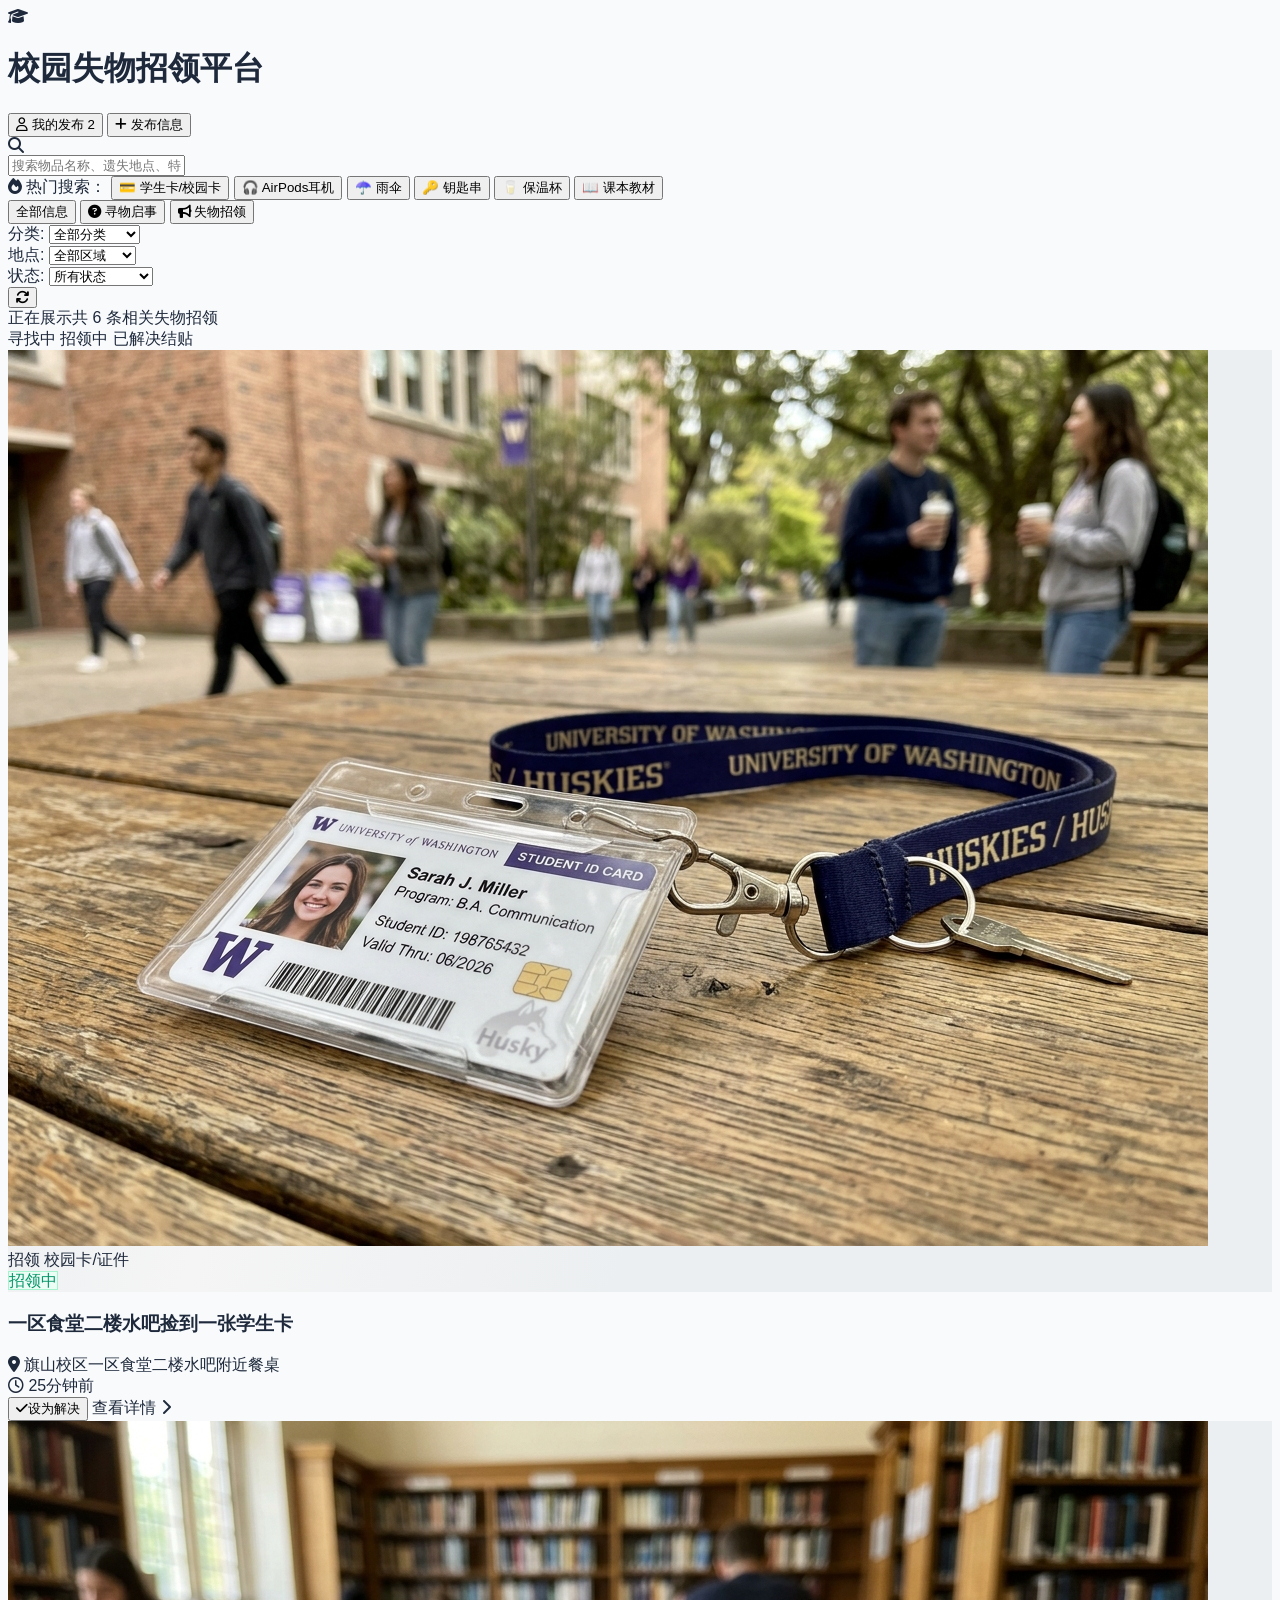
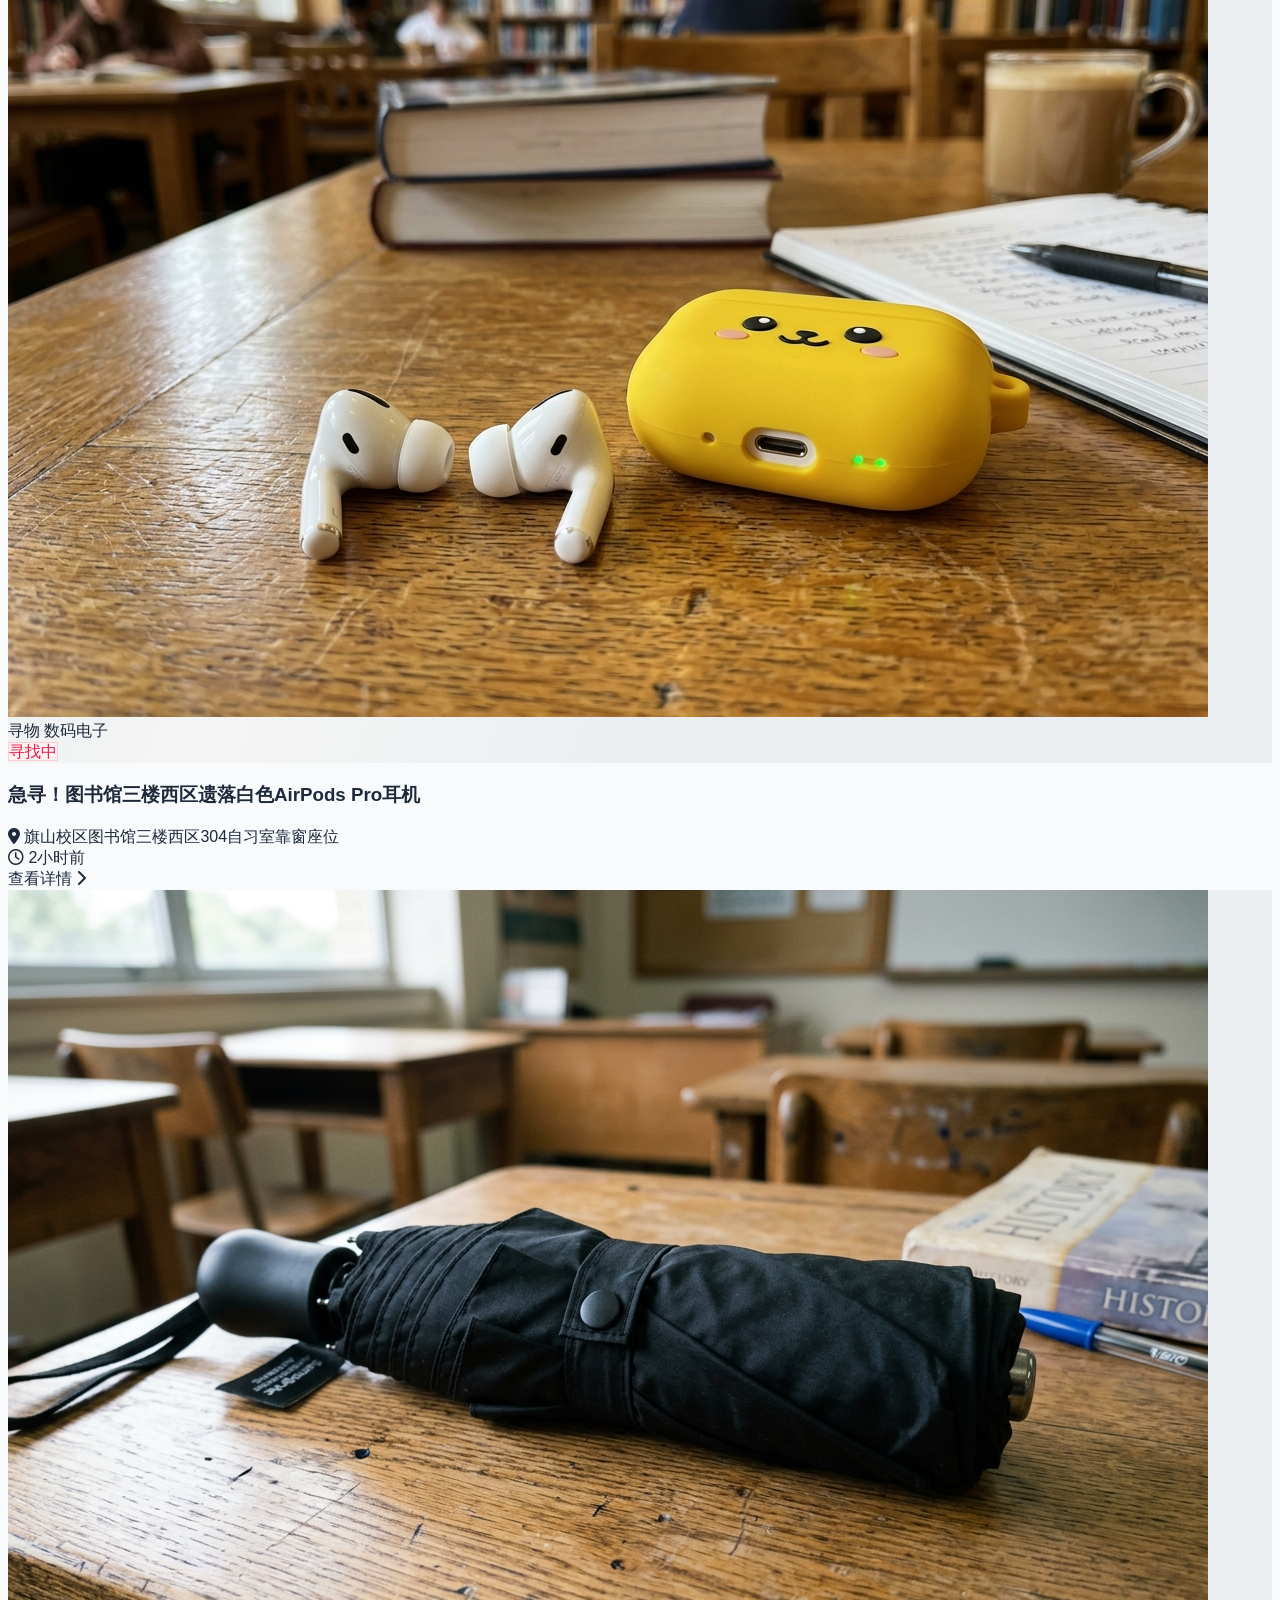
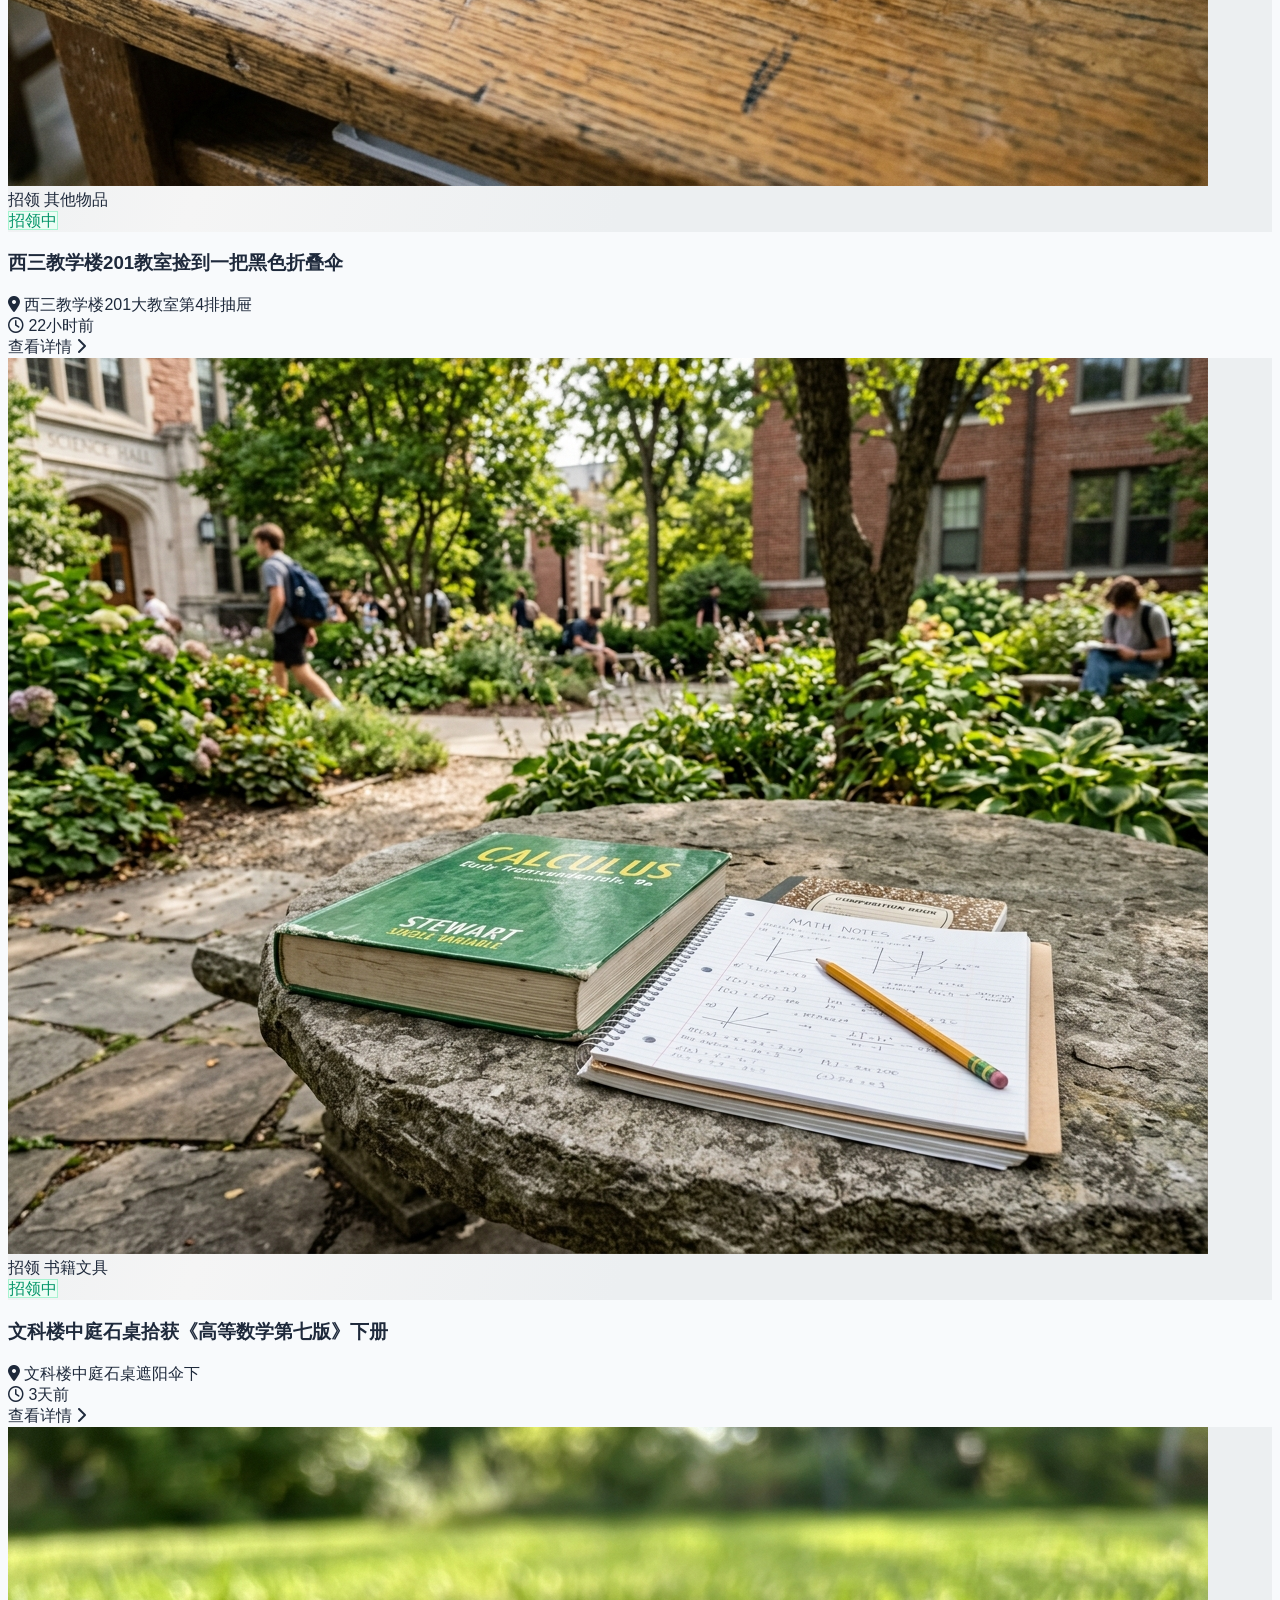
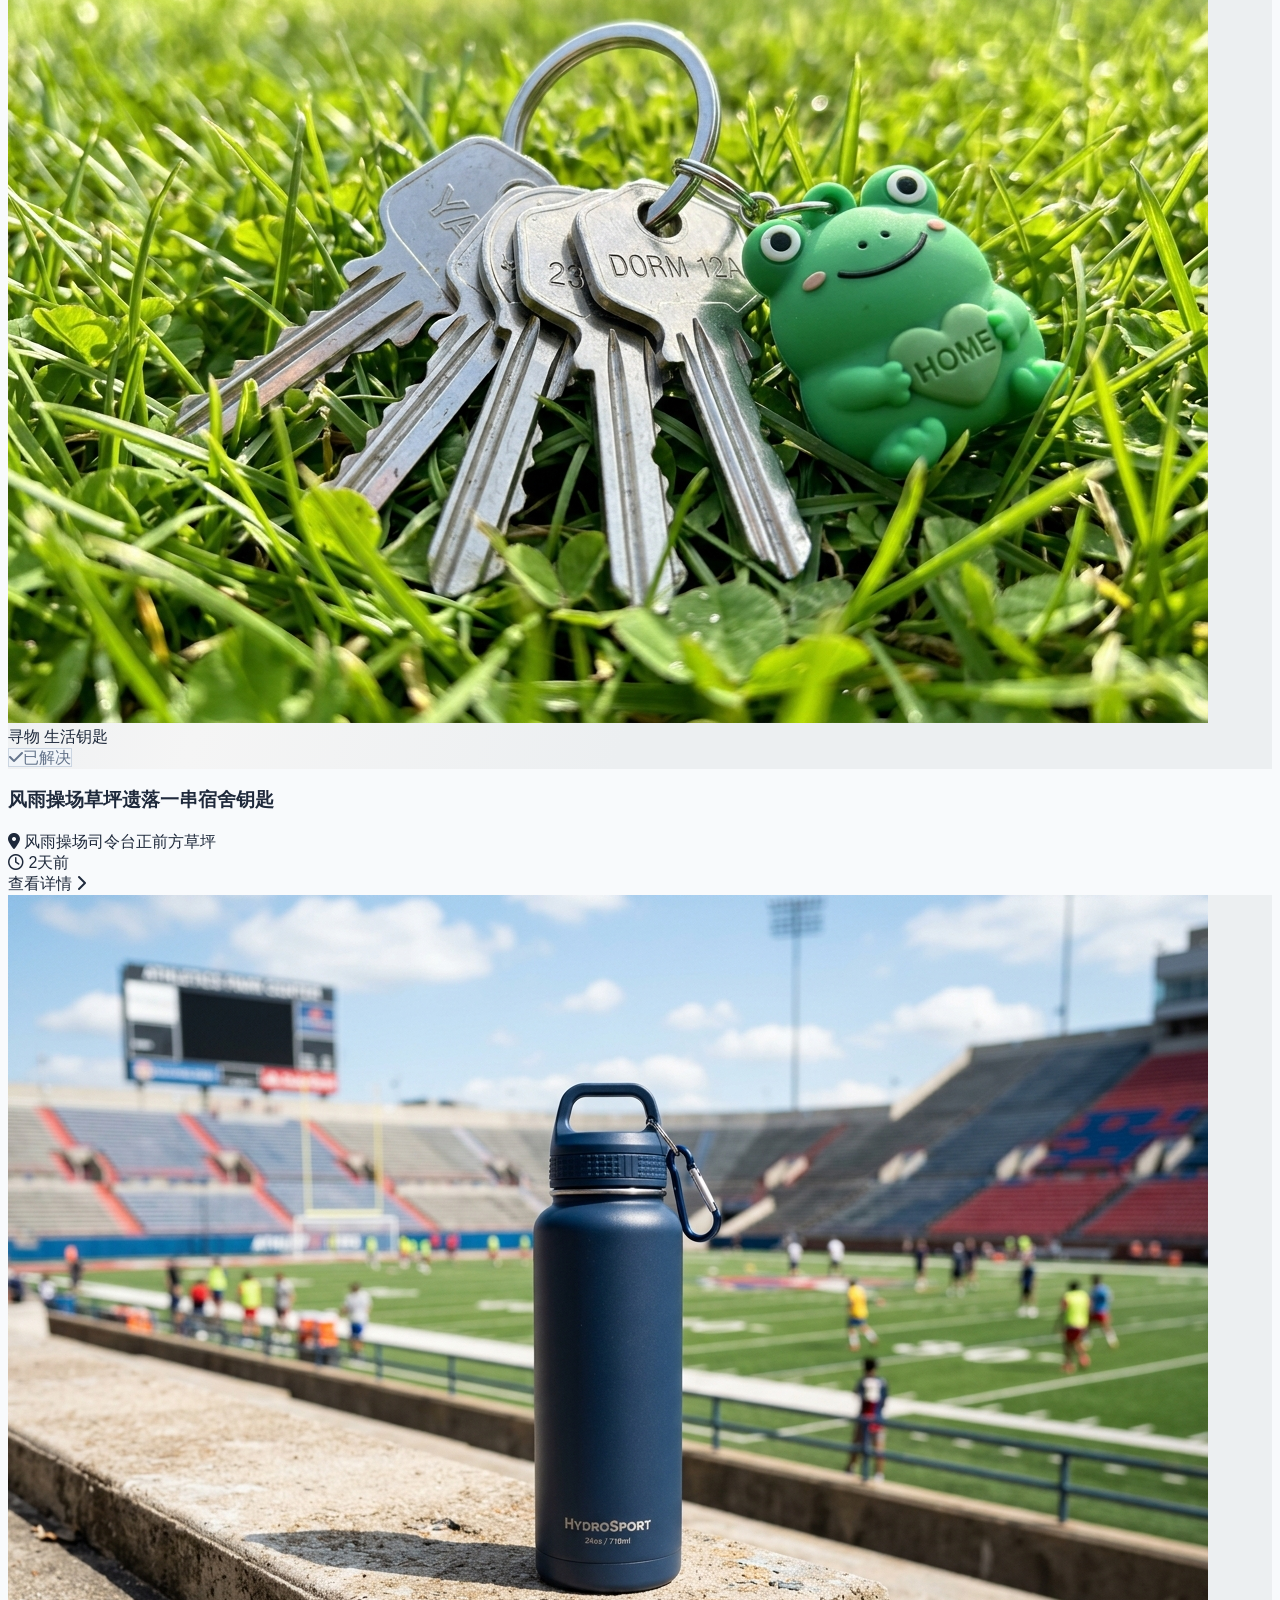
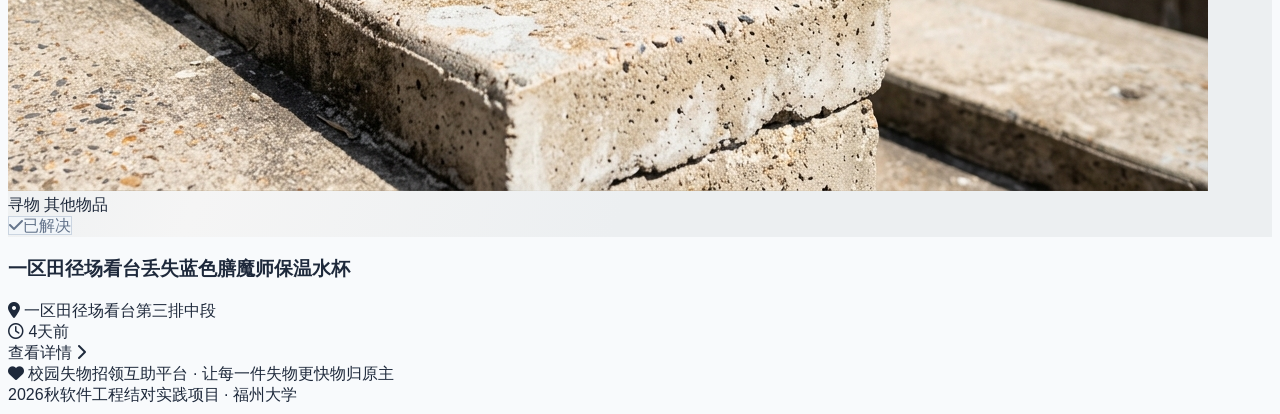
==== index.html @ 8a3fe6d1 "fix: enforce 90-day date bounds and strict WeChat ID validation (reject spaces and invalid formats)" ====
<!DOCTYPE html>
<html lang="zh-CN">
<head>
  <meta charset="UTF-8">
  <meta name="viewport" content="width=device-width, initial-scale=1.0">
  <title>校园失物招领平台 - 福州大学</title>
  <!-- 网站 Favicon 图标 -->
  <link rel="icon" type="image/svg+xml" href="assets/favicon.svg">
  <link rel="alternate icon" type="image/svg+xml" href="data:image/svg+xml,%3Csvg%20xmlns%3D%22http%3A%2F%2Fwww.w3.org%2F2000%2Fsvg%22%20viewBox%3D%220%200%2064%2064%22%3E%3Cdefs%3E%3ClinearGradient%20id%3D%22brandGrad%22%20x1%3D%220%25%22%20y1%3D%22100%25%22%20x2%3D%22100%25%22%20y2%3D%220%25%22%3E%3Cstop%20offset%3D%220%25%22%20stop-color%3D%22%23059669%22%2F%3E%3Cstop%20offset%3D%22100%25%22%20stop-color%3D%22%2314b8a6%22%2F%3E%3C%2FlinearGradient%3E%3C%2Fdefs%3E%3Crect%20width%3D%2264%22%20height%3D%2264%22%20rx%3D%2216%22%20fill%3D%22url(%23brandGrad)%22%2F%3E%3Cpath%20d%3D%22M32%2014%20L56%2026%20L32%2038%20L8%2026%20Z%22%20fill%3D%22%23ffffff%22%2F%3E%3Cpath%20d%3D%22M19%2032.5%20V42%20C19%2047.5%2045%2047.5%2045%2042%20V32.5%20C41.2%2035.2%2036.8%2036.5%2032%2036.5%20C27.2%2036.5%2022.8%2035.2%2019%2032.5%20Z%22%20fill%3D%22%23ffffff%22%20fill-opacity%3D%220.95%22%2F%3E%3Cellipse%20cx%3D%2232%22%20cy%3D%2226%22%20rx%3D%222.5%22%20ry%3D%221.8%22%20fill%3D%22%23059669%22%2F%3E%3Cpath%20d%3D%22M49%2029.5%20V43%22%20stroke%3D%22%23ffffff%22%20stroke-width%3D%222%22%20stroke-linecap%3D%22round%22%2F%3E%3Cpolygon%20points%3D%2246.5%2C43%2051.5%2C43%2052%2C48.5%2046%2C48.5%22%20fill%3D%22%23ffffff%22%2F%3E%3C%2Fsvg%3E">
  <!-- 引入现代 UI 样式支持 -->
  <script src="https://cdn.tailwindcss.com"></script>
  <link rel="stylesheet" href="https://cdnjs.cloudflare.com/ajax/libs/font-awesome/6.4.0/css/all.min.css">
  <link rel="stylesheet" href="css/style.css">
</head>
<body class="bg-slate-50 text-slate-800 flex flex-col min-h-screen">

  <!-- 顶部全局导航栏 -->
  <header class="bg-white border-b border-slate-200 sticky top-0 z-40 shadow-sm">
    <div class="max-w-6xl mx-auto px-4 h-16 flex items-center justify-between">
      <!-- 品牌 Logo 与标题 -->
      <div class="flex items-center gap-3 cursor-pointer" onclick="App.resetFilters()">
        <div class="w-10 h-10 rounded-xl bg-gradient-to-tr from-emerald-600 to-teal-500 flex items-center justify-center text-white shadow-md shadow-emerald-200">
          <i class="fa-solid fa-graduation-cap text-lg"></i>
        </div>
        <div>
          <h1 class="font-bold text-base md:text-lg text-slate-800 tracking-tight flex items-center gap-2">
            校园失物招领平台
            <span class="hidden sm:inline-block text-[11px] font-normal px-2 py-0.5 rounded-full bg-emerald-50 text-emerald-700 border border-emerald-200">福州大学校内专用</span>
          </h1>
          <p class="text-[11px] text-slate-400 hidden sm:block">让每一件失物更快物归原主 · 福州大学校园互助平台</p>
        </div>
      </div>

      <!-- 右侧操作区 -->
      <div class="flex items-center gap-2.5">
        <!-- 我的发布入口按钮 -->
        <button onclick="App.openMyPostsModal()" class="px-3 py-2 text-xs font-medium text-slate-700 hover:bg-slate-100 rounded-xl border border-slate-200 transition flex items-center gap-1.5">
          <i class="fa-regular fa-user text-slate-500"></i>
          <span>我的发布</span>
          <span id="headerMyCount" class="bg-emerald-100 text-emerald-800 text-[10px] font-bold px-1.5 py-0.2 rounded-full">0</span>
        </button>

        <!-- 突出发布主按钮 -->
        <button onclick="App.openPublishModal()" class="px-4 py-2 bg-emerald-600 hover:bg-emerald-700 active:scale-95 text-white text-xs font-semibold rounded-xl shadow-md shadow-emerald-200 transition flex items-center gap-1.5">
          <i class="fa-solid fa-plus text-xs"></i>
          <span>发布信息</span>
        </button>
      </div>
    </div>
  </header>

  <!-- 主体区域 -->
  <main class="max-w-6xl mx-auto px-4 py-6 flex-1 w-full space-y-6">

    <!-- 检索与主筛选区 -->
    <div class="bg-white rounded-3xl p-5 md:p-6 border border-slate-200/80 shadow-sm space-y-4">
      <!-- 搜索输入框 -->
      <div class="relative">
        <div class="absolute inset-y-0 left-0 pl-4 flex items-center pointer-events-none text-slate-400">
          <i class="fa-solid fa-magnifying-glass text-base text-emerald-600"></i>
        </div>
        <input
          type="text"
          id="searchInput"
          oninput="App.onSearchInput(this.value)"
          placeholder="搜索物品名称、遗失地点、特征关键词（如：校园卡、AirPods、图书馆、水杯...）"
          class="w-full pl-11 pr-24 py-3.5 bg-slate-50 border border-slate-200 rounded-2xl text-sm outline-none focus:bg-white focus:border-emerald-500 focus:ring-4 focus:ring-emerald-50 transition shadow-inner"
        >
        <!-- 清空按钮 -->
        <button id="clearSearchBtn" onclick="App.clearSearch()" class="hidden absolute right-4 top-1/2 -translate-y-1/2 text-slate-400 hover:text-slate-600 text-sm">
          <i class="fa-solid fa-circle-xmark"></i>
        </button>
      </div>

      <!-- 热门快捷搜索标签 -->
      <div class="flex items-center gap-2 flex-wrap text-xs text-slate-500">
        <span class="font-medium text-slate-400 flex items-center gap-1">
          <i class="fa-solid fa-fire text-rose-500"></i> 热门搜索：
        </span>
        <button onclick="App.quickSearch('学生卡')" class="px-2.5 py-1 bg-slate-100 hover:bg-emerald-50 hover:text-emerald-700 rounded-lg transition border border-slate-200/60">💳 学生卡/校园卡</button>
        <button onclick="App.quickSearch('AirPods')" class="px-2.5 py-1 bg-slate-100 hover:bg-emerald-50 hover:text-emerald-700 rounded-lg transition border border-slate-200/60">🎧 AirPods耳机</button>
        <button onclick="App.quickSearch('雨伞')" class="px-2.5 py-1 bg-slate-100 hover:bg-emerald-50 hover:text-emerald-700 rounded-lg transition border border-slate-200/60">☂️ 雨伞</button>
        <button onclick="App.quickSearch('钥匙')" class="px-2.5 py-1 bg-slate-100 hover:bg-emerald-50 hover:text-emerald-700 rounded-lg transition border border-slate-200/60">🔑 钥匙串</button>
        <button onclick="App.quickSearch('水杯')" class="px-2.5 py-1 bg-slate-100 hover:bg-emerald-50 hover:text-emerald-700 rounded-lg transition border border-slate-200/60">🥛 保温杯</button>
        <button onclick="App.quickSearch('高数')" class="px-2.5 py-1 bg-slate-100 hover:bg-emerald-50 hover:text-emerald-700 rounded-lg transition border border-slate-200/60">📖 课本教材</button>
      </div>

      <!-- 多维度联动过滤栏 -->
      <div class="pt-3 border-t border-slate-100 flex flex-wrap items-center justify-between gap-3">
        <!-- 主类型 Tab: 全部 / 寻物 / 招领 -->
        <div class="inline-flex bg-slate-100 p-1 rounded-xl text-xs font-medium">
          <button id="tabTypeAll" onclick="App.setTypeFilter('all')" class="px-3.5 py-1.5 rounded-lg bg-white text-emerald-700 shadow-sm font-semibold transition">
            全部信息
          </button>
          <button id="tabTypeLost" onclick="App.setTypeFilter('lost')" class="px-3.5 py-1.5 rounded-lg text-slate-600 hover:text-slate-900 transition flex items-center gap-1">
            <i class="fa-solid fa-circle-question text-rose-500"></i>
            <span>寻物启事</span>
          </button>
          <button id="tabTypeFound" onclick="App.setTypeFilter('found')" class="px-3.5 py-1.5 rounded-lg text-slate-600 hover:text-slate-900 transition flex items-center gap-1">
            <i class="fa-solid fa-bullhorn text-emerald-600"></i>
            <span>失物招领</span>
          </button>
        </div>

        <!-- 下拉辅助多维筛选：物品分类、地点范围、解决状态 -->
        <div class="flex items-center gap-2 text-xs">
          <!-- 物品分类筛选 -->
          <div class="flex items-center gap-1 bg-slate-50 border border-slate-200 rounded-xl px-2.5 py-1.5">
            <span class="text-slate-400">分类:</span>
            <select id="selectCategory" onchange="App.onCategoryChange(this.value)" class="bg-transparent outline-none font-medium text-slate-700 cursor-pointer">
              <option value="all">全部分类</option>
              <option value="校园卡/证件">校园卡/证件</option>
              <option value="数码电子">数码电子</option>
              <option value="书籍文具">书籍文具</option>
              <option value="生活钥匙">生活钥匙</option>
              <option value="其他物品">其他物品</option>
            </select>
          </div>

          <!-- 地点大区筛选 -->
          <div class="flex items-center gap-1 bg-slate-50 border border-slate-200 rounded-xl px-2.5 py-1.5">
            <span class="text-slate-400">地点:</span>
            <select id="selectLocation" onchange="App.onLocationChange(this.value)" class="bg-transparent outline-none font-medium text-slate-700 cursor-pointer">
              <option value="all">全部区域</option>
              <option value="食堂">各大食堂</option>
              <option value="图书馆">图书馆</option>
              <option value="教学楼">教学楼区</option>
              <option value="操场">操场体育馆</option>
              <option value="宿舍">生活宿舍区</option>
            </select>
          </div>

          <!-- 状态筛选 -->
          <div class="flex items-center gap-1 bg-slate-50 border border-slate-200 rounded-xl px-2.5 py-1.5">
            <span class="text-slate-400">状态:</span>
            <select id="selectStatus" onchange="App.onStatusChange(this.value)" class="bg-transparent outline-none font-medium text-slate-700 cursor-pointer">
              <option value="all">所有状态</option>
              <option value="open">仅看进行中</option>
              <option value="solved">已找到/已归还</option>
            </select>
          </div>

          <!-- 重置过滤按钮 -->
          <button onclick="App.resetFilters()" title="重置筛选条件" class="p-1.5 text-slate-400 hover:text-slate-600 rounded-lg hover:bg-slate-100">
            <i class="fa-solid fa-arrows-rotate"></i>
          </button>
        </div>
      </div>
    </div>

    <!-- 统计与快捷视图条 -->
    <div class="flex items-center justify-between text-xs text-slate-500 px-1">
      <div id="resultCountNotice" class="font-medium">
        正在展示共 <span id="displayCount" class="font-bold text-emerald-600 text-sm">0</span> 条相关失物招领
      </div>
      <div class="flex items-center gap-3 text-[11px] text-slate-400">
        <span class="flex items-center gap-1"><span class="w-2 h-2 rounded-full bg-rose-500"></span> 寻找中</span>
        <span class="flex items-center gap-1"><span class="w-2 h-2 rounded-full bg-emerald-500"></span> 招领中</span>
        <span class="flex items-center gap-1"><span class="w-2 h-2 rounded-full bg-slate-400"></span> 已解决结贴</span>
      </div>
    </div>

    <!-- 物品信息卡片瀑布流网格 -->
    <div id="itemsGrid" class="grid grid-cols-1 sm:grid-cols-2 lg:grid-cols-3 gap-4.5">
      <!-- 动态卡片容器 -->
    </div>

    <!-- 无搜索结果的空状态 -->
    <div id="emptyState" class="hidden bg-white rounded-3xl p-12 text-center border border-slate-200/80 shadow-sm space-y-3">
      <div class="w-16 h-16 rounded-full bg-slate-100 flex items-center justify-center text-slate-400 mx-auto text-2xl">
        <i class="fa-regular fa-folder-open"></i>
      </div>
      <h3 class="text-base font-bold text-slate-700">未找到相关失物招领信息</h3>
      <p class="text-xs text-slate-400 max-w-sm mx-auto">
        没有匹配到符合条件的物品。您可以尝试缩短搜索词，或者立刻发布一条寻物启事或招领信息！
      </p>
      <div class="pt-2">
        <button onclick="App.openPublishModal()" class="px-4 py-2 bg-emerald-600 hover:bg-emerald-700 text-white text-xs font-semibold rounded-xl shadow transition">
          <i class="fa-solid fa-plus mr-1"></i> 立即发布一条信息
        </button>
      </div>
    </div>

  </main>

  <!-- 底部页脚 -->
  <footer class="bg-white border-t border-slate-200 mt-12 py-6 text-center text-xs text-slate-400">
    <div class="max-w-6xl mx-auto px-4 flex flex-col sm:flex-row justify-between items-center gap-2">
      <div class="flex items-center gap-2">
        <i class="fa-solid fa-heart text-rose-400"></i>
        <span>校园失物招领互助平台 · 让每一件失物更快物归原主</span>
      </div>
      <div>
        <span>2026秋软件工程结对实践项目 · 福州大学</span>
      </div>
    </div>
  </footer>

  <!-- ================= 模态弹窗 1：发布信息模态框 ================= -->
  <div id="publishModal" class="hidden fixed inset-0 z-50 flex items-center justify-center p-4">
    <div class="modal-backdrop fixed inset-0" onclick="App.closePublishModal()"></div>
    <div class="modal-content relative bg-white rounded-3xl shadow-2xl border border-slate-100 max-w-lg w-full max-h-[90vh] overflow-y-auto z-10 p-6 space-y-4">
      <!-- 模态顶栏 -->
      <div class="flex items-center justify-between pb-3 border-b border-slate-100">
        <div class="flex items-center gap-2">
          <div class="w-8 h-8 rounded-lg bg-emerald-100 text-emerald-700 flex items-center justify-center text-sm font-bold">
            <i class="fa-solid fa-pen-nib"></i>
          </div>
          <h3 class="font-bold text-base text-slate-800"><span id="publishModalTitle">发布失物 / 招领信息</span></h3>
        </div>
        <button onclick="App.closePublishModal()" class="text-slate-400 hover:text-slate-600 p-1.5 rounded-lg hover:bg-slate-100">
          <i class="fa-solid fa-xmark text-base"></i>
        </button>
      </div>

      <!-- 表单主体 -->
      <form id="publishForm" onsubmit="App.handlePublishSubmit(event)" class="space-y-4 text-xs">
        <!-- 类型选择单选 -->
        <div>
          <label class="block font-semibold text-slate-700 mb-1.5">信息类型 <span class="text-rose-500">*</span></label>
          <div class="grid grid-cols-2 gap-3">
            <label class="relative flex items-center justify-center p-3 rounded-2xl border-2 border-slate-200 cursor-pointer hover:border-emerald-500 transition has-[:checked]:border-rose-500 has-[:checked]:bg-rose-50/40">
              <input type="radio" name="formType" value="lost" checked class="peer sr-only" onchange="App.onFormTypeChange('lost')">
              <span class="flex items-center gap-2 font-bold text-slate-600 peer-checked:text-rose-600">
                <i class="fa-solid fa-circle-question text-base"></i> 我丢失了 (寻物)
              </span>
            </label>
            <label class="relative flex items-center justify-center p-3 rounded-2xl border-2 border-slate-200 cursor-pointer hover:border-emerald-500 transition has-[:checked]:border-emerald-600 has-[:checked]:bg-emerald-50/40">
              <input type="radio" name="formType" value="found" class="peer sr-only" onchange="App.onFormTypeChange('found')">
              <span class="flex items-center gap-2 font-bold text-slate-600 peer-checked:text-emerald-700">
                <i class="fa-solid fa-bullhorn text-base"></i> 我拾获了 (招领)
              </span>
            </label>
          </div>
        </div>

        <!-- 物品名称 -->
        <div>
          <label class="block font-semibold text-slate-700 mb-1">物品名称 <span class="text-rose-500">*</span></label>
          <input type="text" id="formTitle" required placeholder="如：黑色龙猫卡套校园卡 / 蓝色晴雨伞" class="w-full p-2.5 bg-slate-50 border border-slate-200 rounded-xl outline-none focus:border-emerald-500 focus:bg-white transition text-xs text-slate-800">
        </div>

        <!-- 物品类别与发生日期网格 -->
        <div class="grid grid-cols-2 gap-3">
          <div>
            <label class="block font-semibold text-slate-700 mb-1">物品分类 <span class="text-rose-500">*</span></label>
            <select id="formCategory" class="w-full p-2.5 bg-slate-50 border border-slate-200 rounded-xl outline-none focus:border-emerald-500 focus:bg-white text-xs text-slate-800 cursor-pointer">
              <option value="校园卡/证件">校园卡/证件</option>
              <option value="数码电子">数码电子</option>
              <option value="书籍文具">书籍文具</option>
              <option value="生活钥匙">生活钥匙</option>
              <option value="其他物品">其他物品</option>
            </select>
          </div>
          <div>
            <label id="formDateLabel" class="block font-semibold text-slate-700 mb-1">遗失日期 <span class="text-rose-500">*</span></label>
            <input type="date" id="formDate" required onfocus="App.updateDateInputBounds(this)" class="w-full p-2.5 bg-slate-50 border border-slate-200 rounded-xl outline-none focus:border-emerald-500 focus:bg-white text-xs text-slate-800">
          </div>
        </div>

        <!-- 遗失/拾获地点 -->
        <div>
          <label id="formLocationLabel" class="block font-semibold text-slate-700 mb-1">遗失地点 <span class="text-rose-500">*</span></label>
          <input type="text" id="formLocation" required placeholder="如：旗山校区图书馆三楼西区 / 一区食堂二楼" class="w-full p-2.5 bg-slate-50 border border-slate-200 rounded-xl outline-none focus:border-emerald-500 focus:bg-white transition text-xs text-slate-800">
        </div>

        <!-- 物品描述 -->
        <div>
          <label class="block font-semibold text-slate-700 mb-1">详细特征与说明</label>
          <textarea id="formDesc" rows="3" placeholder="描述颜色、划痕、挂件等细节。注：校园卡建议隐去中间学号，保护个人隐私。" class="w-full p-2.5 bg-slate-50 border border-slate-200 rounded-xl outline-none focus:border-emerald-500 focus:bg-white transition text-xs text-slate-800 leading-relaxed"></textarea>
        </div>

        <!-- 图片上传 -->
        <div>
          <label class="block font-semibold text-slate-700 mb-1">实物照片（选填）</label>
          <div class="flex items-center gap-3">
            <label class="w-20 h-20 rounded-2xl border-2 border-dashed border-slate-300 hover:border-emerald-500 flex flex-col items-center justify-center text-slate-400 cursor-pointer bg-slate-50 hover:text-emerald-600 transition">
              <i class="fa-solid fa-cloud-arrow-up text-lg"></i>
              <span class="text-[10px] mt-1">本地图片</span>
              <input type="file" id="formImageFile" accept="image/png,image/jpeg,image/webp,.png,.jpg,.jpeg,.webp" class="hidden" onchange="App.handleImageUpload(this)">
            </label>
            <div id="imagePreviewBox" class="hidden relative w-20 h-20 rounded-2xl border border-slate-200 overflow-hidden shadow-sm">
              <img id="imagePreview" src="" class="w-full h-full object-cover">
              <button type="button" onclick="App.removeUploadedImage()" class="absolute top-1 right-1 bg-black/60 text-white rounded-full w-4 h-4 flex items-center justify-center text-[10px]">
                &times;
              </button>
            </div>
            <div class="text-[11px] text-slate-400 space-y-0.5">
              <p>支持 PNG、JPG、WEBP 格式图片（不超过 2MB）</p>
              <p>上传实物或现场照片有助于更快物归原主</p>
            </div>
          </div>
        </div>

        <!-- 联系方式 -->
        <div>
          <label class="block font-semibold text-slate-700 mb-1">联系方式 <span class="text-rose-500">*</span></label>
          <div class="flex gap-2">
            <select id="formContactType" class="w-28 p-2.5 bg-slate-50 border border-slate-200 rounded-xl outline-none focus:border-emerald-500 text-xs text-slate-800 cursor-pointer">
              <option value="微信">微信号</option>
              <option value="手机号">手机号码</option>
              <option value="QQ">QQ 号码</option>
            </select>
            <input type="text" id="formContactVal" required placeholder="请留下真实有效的联系账号" class="flex-1 p-2.5 bg-slate-50 border border-slate-200 rounded-xl outline-none focus:border-emerald-500 focus:bg-white text-xs text-slate-800">
          </div>
        </div>

        <!-- 错误提示区 -->
        <div id="formErrorNotice" class="hidden p-2.5 bg-rose-50 border border-rose-200 rounded-xl text-xs text-rose-600"></div>

        <!-- 提交按键 -->
        <div class="pt-2 flex items-center justify-end gap-2">
          <button type="button" onclick="App.closePublishModal()" class="px-4 py-2 text-slate-500 hover:bg-slate-100 rounded-xl font-medium transition">取消</button>
          <button type="submit" id="publishSubmitButton" class="px-5 py-2.5 bg-emerald-600 hover:bg-emerald-700 active:scale-95 text-white font-semibold rounded-xl shadow-md shadow-emerald-200 transition flex items-center gap-1.5 disabled:opacity-60 disabled:cursor-not-allowed">
            <i class="fa-solid fa-paper-plane text-xs"></i>
            <span id="publishSubmitLabel">确认发布</span>
          </button>
        </div>
      </form>
    </div>
  </div>

  <!-- ================= 模态弹窗 2：物品详情模态框 ================= -->
  <div id="detailModal" class="hidden fixed inset-0 z-50 flex items-center justify-center p-4">
    <div class="modal-backdrop fixed inset-0" onclick="App.closeDetailModal()"></div>
    <div class="modal-content relative bg-white rounded-3xl shadow-2xl border border-slate-100 max-w-xl w-full max-h-[90vh] overflow-y-auto z-10 overflow-hidden">
      <!-- 头部大图 -->
      <div class="relative h-60 bg-slate-100 overflow-hidden">
        <img id="detailImg" src="" class="w-full h-full object-cover">
        <div id="detailNoImgPlaceholder" class="hidden w-full h-full flex flex-col items-center justify-center bg-gradient-to-br from-slate-50 via-slate-100 to-slate-200/90 text-slate-400 select-none">
          <div class="w-12 h-12 rounded-2xl bg-white/90 shadow-sm border border-slate-200/80 flex items-center justify-center text-slate-400 mb-2">
            <i class="fa-solid fa-camera-retro text-xl"></i>
          </div>
          <span class="text-sm font-semibold text-slate-600">暂无实物图片</span>
        </div>
        <button onclick="App.closeDetailModal()" class="absolute top-4 right-4 bg-black/50 hover:bg-black/70 text-white rounded-full w-8 h-8 flex items-center justify-center backdrop-blur-sm transition">
          <i class="fa-solid fa-xmark"></i>
        </button>
        <!-- 标签徽章 -->
        <div class="absolute bottom-3 left-4 flex items-center gap-2">
          <span id="detailTypeBadge" class="px-3 py-1 rounded-full text-xs font-bold text-white bg-emerald-600 shadow">
            失物招领
          </span>
          <span id="detailCategoryBadge" class="px-2.5 py-0.5 rounded-full text-xs font-medium bg-black/60 text-white backdrop-blur-sm">
            校园卡/证件
          </span>
          <span id="detailStatusBadge" class="px-2.5 py-0.5 rounded-full text-xs font-bold bg-white text-emerald-800 shadow">
            进行中
          </span>
        </div>
      </div>

      <!-- 详情文本区域 -->
      <div class="p-6 space-y-4 text-xs">
        <div>
          <div class="flex items-start justify-between gap-2">
            <h2 id="detailTitle" class="text-lg font-bold text-slate-800">物品标题</h2>
            <span id="detailTimeAgo" class="text-slate-400 whitespace-nowrap text-xs">刚刚</span>
          </div>
          <p id="detailPublisher" class="text-[11px] text-slate-400 mt-1">发布人：校内同学</p>
        </div>

        <!-- 关键属性列表 -->
        <div class="bg-slate-50 rounded-2xl p-4 space-y-2 border border-slate-100">
          <div class="flex items-center text-slate-600">
            <span id="detailLocationLabel" class="w-24 text-slate-400 flex items-center gap-1.5"><i class="fa-solid fa-location-dot text-rose-500"></i> 地点：</span>
            <span id="detailLocation" class="font-medium text-slate-800 flex-1">旗山校区图书馆</span>
          </div>
          <div class="flex items-center text-slate-600">
            <span id="detailDateLabel" class="w-24 text-slate-400 flex items-center gap-1.5"><i class="fa-regular fa-calendar text-blue-500"></i> 日期：</span>
            <span id="detailDate" class="font-medium text-slate-800 flex-1">2026-10-02</span>
          </div>
          <div class="flex items-center text-slate-600">
            <span class="w-24 text-slate-400 flex items-center gap-1.5"><i class="fa-solid fa-tag text-amber-500"></i> 当前状态：</span>
            <span id="detailStatusText" class="font-bold text-emerald-600">进行中</span>
          </div>
        </div>

        <!-- 详细特征 -->
        <div>
          <h4 class="font-bold text-slate-700 mb-1.5">详细特征描述：</h4>
          <p id="detailDesc" class="text-slate-600 leading-relaxed bg-slate-50/60 p-3 rounded-2xl border border-slate-100 text-xs">
            暂无补充特征描述。
          </p>
        </div>

        <!-- 联系方式卡片 -->
        <div class="p-4 bg-emerald-50/70 border border-emerald-200/80 rounded-2xl flex items-center justify-between gap-3">
          <div>
            <div class="text-[11px] text-emerald-800 font-semibold flex items-center gap-1.5">
              <i class="fa-solid fa-address-book text-emerald-600"></i> 发布人联系渠道
            </div>
            <div class="text-sm font-bold text-slate-800 mt-1 flex items-center gap-2">
              <span id="detailContactType" class="px-2 py-0.5 rounded bg-emerald-600 text-white text-[10px]">微信</span>
              <span id="detailContactVal" class="select-all tracking-wider font-mono">wx_123456</span>
            </div>
          </div>
          <!-- 一键复制按钮 -->
          <button onclick="App.copyCurrentContact()" class="px-3.5 py-2 bg-emerald-600 hover:bg-emerald-700 active:scale-95 text-white font-semibold rounded-xl text-xs shadow-sm transition flex items-center gap-1.5">
            <i class="fa-regular fa-copy"></i>
            <span>一键复制</span>
          </button>
        </div>

        <!-- 防诈安全提示 -->
        <div class="p-3 bg-amber-50 rounded-2xl border border-amber-200/70 text-[11px] text-amber-800 flex items-start gap-2">
          <i class="fa-solid fa-shield-halved text-amber-600 mt-0.5"></i>
          <span>安全防骗提醒：核对特征认领物品时，请尽量选择在食堂、保卫处或教学楼大厅等公共场所线下交接。警惕任何要求先行转账、跑腿费或索要短信验证码的行为！</span>
        </div>

        <!-- 模态底部操作按钮栏 -->
        <div id="detailActionFooter" class="pt-2 flex items-center justify-between gap-2">
          <!-- 动态按键 -->
        </div>
      </div>
    </div>
  </div>

  <!-- ================= 模态弹窗 3：我的发布管理抽屉 ================= -->
  <div id="myPostsModal" class="hidden fixed inset-0 z-50 flex items-center justify-center p-4">
    <div class="modal-backdrop fixed inset-0" onclick="App.closeMyPostsModal()"></div>
    <div class="modal-content relative bg-white rounded-3xl shadow-2xl border border-slate-100 max-w-xl w-full max-h-[85vh] overflow-y-auto z-10 p-6 space-y-4">
      <div class="flex items-center justify-between pb-3 border-b border-slate-100">
        <div class="flex items-center gap-2">
          <div class="w-8 h-8 rounded-lg bg-emerald-100 text-emerald-700 flex items-center justify-center text-sm font-bold">
            <i class="fa-solid fa-user-check"></i>
          </div>
          <h3 class="font-bold text-base text-slate-800">我发布的信息管理</h3>
        </div>
        <button onclick="App.closeMyPostsModal()" class="text-slate-400 hover:text-slate-600 p-1.5 rounded-lg hover:bg-slate-100">
          <i class="fa-solid fa-xmark text-base"></i>
        </button>
      </div>

      <!-- 统计指标 -->
      <div class="grid grid-cols-3 gap-3 text-center text-xs">
        <div class="p-3 rounded-2xl bg-slate-50 border border-slate-100">
          <div id="myTotalCount" class="text-lg font-bold text-slate-800">0</div>
          <div class="text-slate-400 text-[10px]">累计发布</div>
        </div>
        <div class="p-3 rounded-2xl bg-emerald-50/50 border border-emerald-100">
          <div id="myOpenCount" class="text-lg font-bold text-emerald-600">0</div>
          <div class="text-slate-400 text-[10px]">进行中</div>
        </div>
        <div class="p-3 rounded-2xl bg-slate-50 border border-slate-100">
          <div id="mySolvedCount" class="text-lg font-bold text-slate-500">0</div>
          <div class="text-slate-400 text-[10px]">已找回/归还</div>
        </div>
      </div>

      <!-- 我的列表容器 -->
      <div id="myPostsList" class="space-y-3 pt-2 text-xs">
        <!-- 动态渲染我的发布 -->
      </div>
    </div>
  </div>

  <!-- 全局 Toast 提示组件 -->
  <div id="toast" class="toast-notice bg-slate-900/90 text-white text-xs font-medium px-4 py-2.5 rounded-2xl shadow-xl flex items-center gap-2 border border-slate-700">
    <i id="toastIcon" class="fa-solid fa-circle-check text-emerald-400 text-sm"></i>
    <span id="toastMsg">提示内容</span>
  </div>

  <!-- 引入业务逻辑 -->
  <script src="js/utils.js"></script>
  <script src="js/data.js"></script>
  <script src="js/app.js"></script>
</body>
</html>
---- css/style.css ----
/* 校园失物招领 Web 端样式定制 (style.css) */

:root {
  --primary: #059669;
  --primary-hover: #047857;
  --primary-light: #ecfdf5;
  --primary-border: #a7f3d0;
  --bg-main: #f8fafc;
  --text-main: #1e293b;
  --text-muted: #64748b;
  --border-color: #e2e8f0;
}

body {
  font-family: -apple-system, BlinkMacSystemFont, "Segoe UI", Roboto, "Helvetica Neue", Arial, "PingFang SC", "Hiragino Sans GB", "Microsoft YaHei", sans-serif;
  background-color: var(--bg-main);
  color: var(--text-main);
  min-height: 100vh;
}

/* 显隐辅助样式 */
.hidden {
  display: none !important;
}

/* 隐藏滚动条 */
.no-scrollbar::-webkit-scrollbar {
  display: none;
}
.no-scrollbar {
  -ms-overflow-style: none;
  scrollbar-width: none;
}

/* 卡片悬浮动效 */
.card-hover {
  transition: all 0.2s cubic-bezier(0.4, 0, 0.2, 1);
}
.card-hover:hover {
  transform: translateY(-2px);
  box-shadow: 0 10px 25px -5px rgba(0, 0, 0, 0.08), 0 8px 10px -6px rgba(0, 0, 0, 0.04);
}

/* 模态框淡入淡出动画 */
.modal-backdrop {
  backdrop-filter: blur(6px);
  background-color: rgba(15, 23, 42, 0.55);
  transition: opacity 0.25s ease-out;
}

.modal-content {
  transition: all 0.25s cubic-bezier(0.16, 1, 0.3, 1);
}

/* 状态徽章微调 */
.badge-lost {
  background-color: #fff1f2;
  color: #e11d48;
  border: 1px solid #fecdd3;
}

.badge-found {
  background-color: #ecfdf5;
  color: #059669;
  border: 1px solid #a7f3d0;
}

.badge-solved {
  background-color: #f1f5f9;
  color: #64748b;
  border: 1px solid #cbd5e1;
}

/* 骨架屏或图片占位 */
.img-placeholder {
  background: linear-gradient(110deg, #eceff1 8%, #f5f5f5 18%, #eceff1 33%);
  background-size: 200% 100%;
}

/* Toast 提示浮窗 */
.toast-notice {
  position: fixed;
  top: 24px;
  left: 50%;
  transform: translateX(-50%) translateY(-20px);
  opacity: 0;
  pointer-events: none;
  transition: all 0.25s cubic-bezier(0.175, 0.885, 0.32, 1.275);
  z-index: 9999;
}
.toast-notice.show {
  transform: translateX(-50%) translateY(0);
  opacity: 1;
  pointer-events: auto;
}
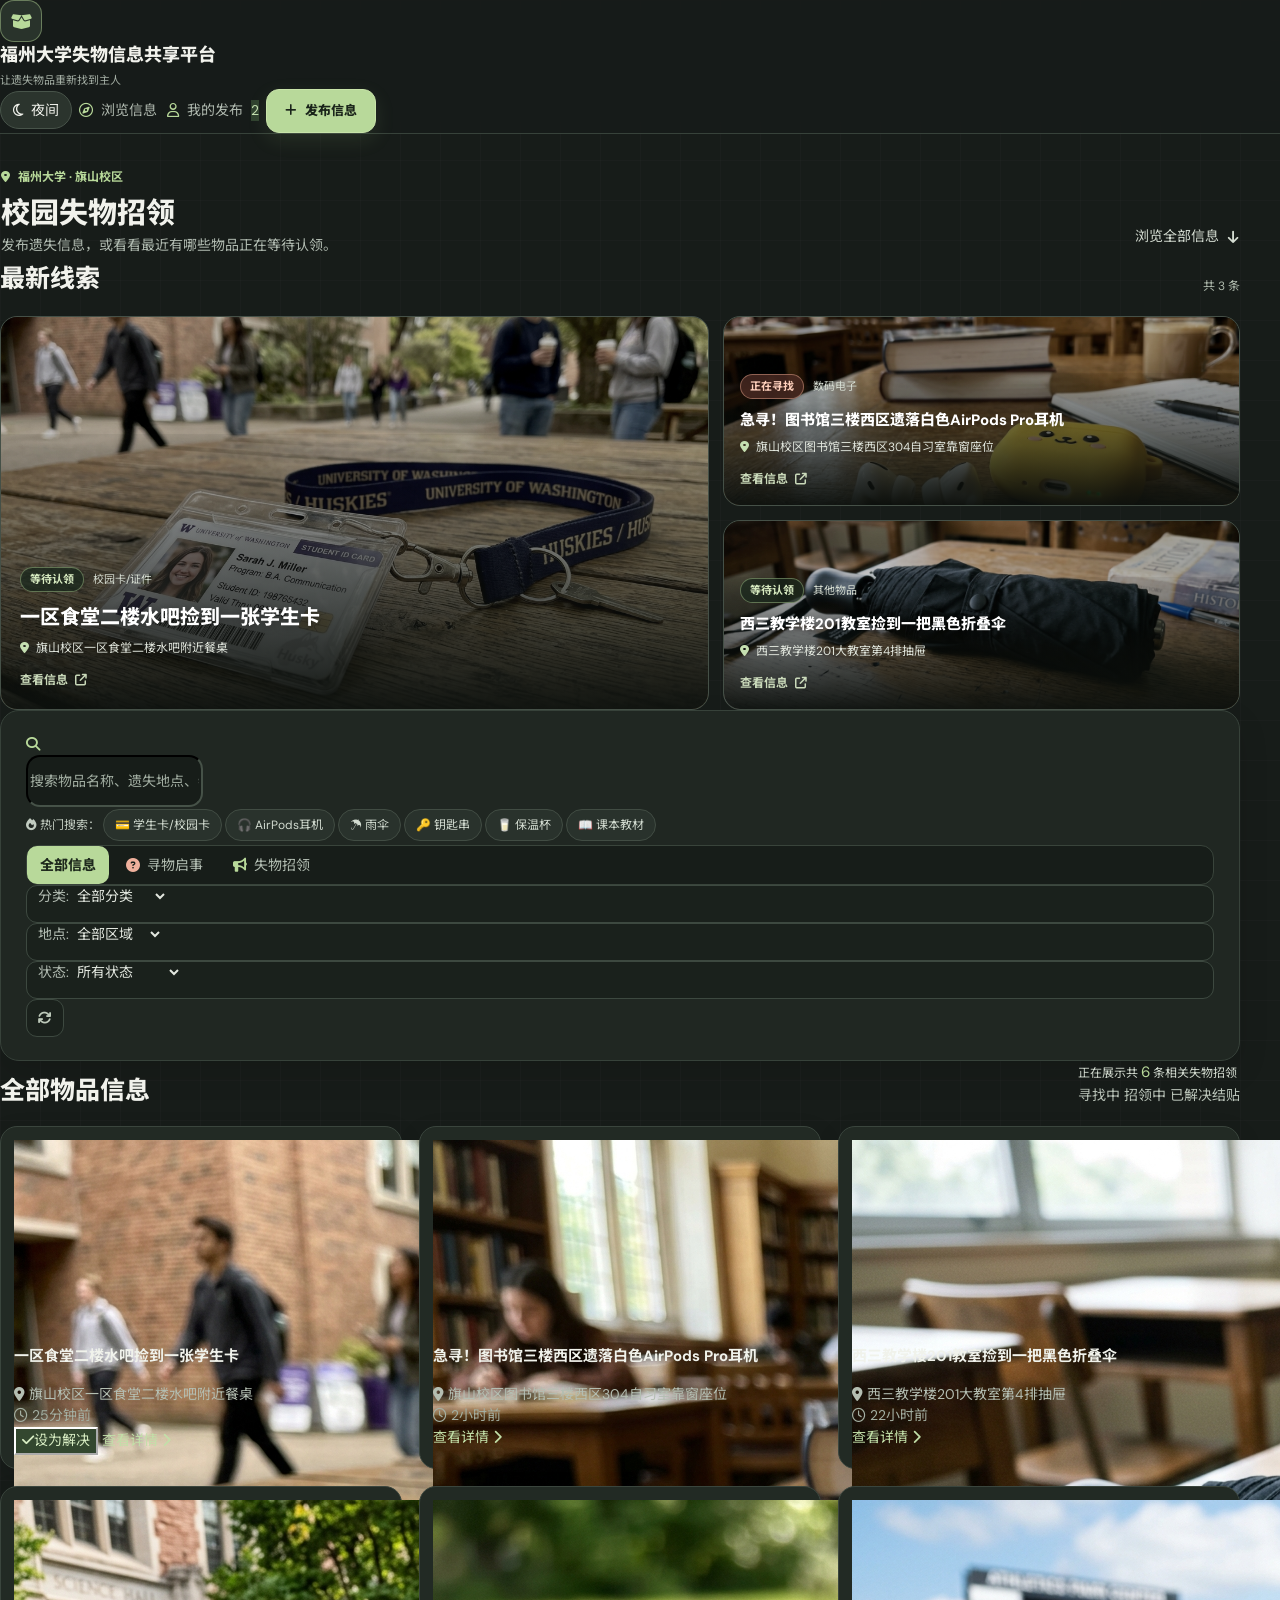
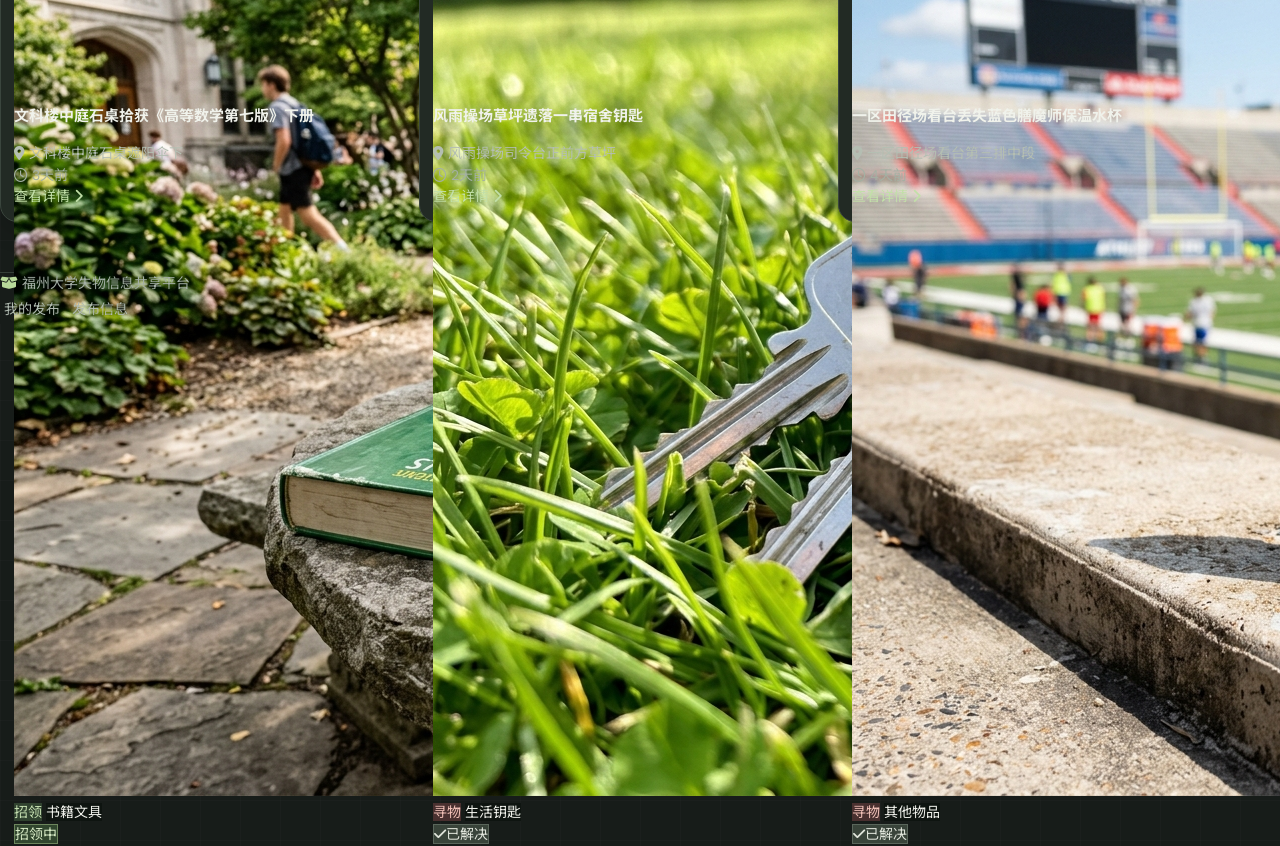
==== commit 7404683a: "更新首页布局并加入日间夜间切换" ====
--- a/index.html
+++ b/index.html
@@ -3,57 +3,79 @@
 <head>
   <meta charset="UTF-8">
   <meta name="viewport" content="width=device-width, initial-scale=1.0">
-  <title>校园失物招领平台 - 福州大学</title>
-  <!-- 网站 Favicon 图标 -->
-  <link rel="icon" type="image/svg+xml" href="assets/favicon.svg">
-  <link rel="alternate icon" type="image/svg+xml" href="data:image/svg+xml,%3Csvg%20xmlns%3D%22http%3A%2F%2Fwww.w3.org%2F2000%2Fsvg%22%20viewBox%3D%220%200%2064%2064%22%3E%3Cdefs%3E%3ClinearGradient%20id%3D%22brandGrad%22%20x1%3D%220%25%22%20y1%3D%22100%25%22%20x2%3D%22100%25%22%20y2%3D%220%25%22%3E%3Cstop%20offset%3D%220%25%22%20stop-color%3D%22%23059669%22%2F%3E%3Cstop%20offset%3D%22100%25%22%20stop-color%3D%22%2314b8a6%22%2F%3E%3C%2FlinearGradient%3E%3C%2Fdefs%3E%3Crect%20width%3D%2264%22%20height%3D%2264%22%20rx%3D%2216%22%20fill%3D%22url(%23brandGrad)%22%2F%3E%3Cpath%20d%3D%22M32%2014%20L56%2026%20L32%2038%20L8%2026%20Z%22%20fill%3D%22%23ffffff%22%2F%3E%3Cpath%20d%3D%22M19%2032.5%20V42%20C19%2047.5%2045%2047.5%2045%2042%20V32.5%20C41.2%2035.2%2036.8%2036.5%2032%2036.5%20C27.2%2036.5%2022.8%2035.2%2019%2032.5%20Z%22%20fill%3D%22%23ffffff%22%20fill-opacity%3D%220.95%22%2F%3E%3Cellipse%20cx%3D%2232%22%20cy%3D%2226%22%20rx%3D%222.5%22%20ry%3D%221.8%22%20fill%3D%22%23059669%22%2F%3E%3Cpath%20d%3D%22M49%2029.5%20V43%22%20stroke%3D%22%23ffffff%22%20stroke-width%3D%222%22%20stroke-linecap%3D%22round%22%2F%3E%3Cpolygon%20points%3D%2246.5%2C43%2051.5%2C43%2052%2C48.5%2046%2C48.5%22%20fill%3D%22%23ffffff%22%2F%3E%3C%2Fsvg%3E">
+  <script>
+    try {
+      document.documentElement.dataset.theme = localStorage.getItem('CAMPUS_HOME_THEME') === 'day' ? 'day' : 'night';
+    } catch (_) {
+      document.documentElement.dataset.theme = 'night';
+    }
+  </script>
+  <title>福州大学失物信息共享平台</title>
   <!-- 引入现代 UI 样式支持 -->
   <script src="https://cdn.tailwindcss.com"></script>
   <link rel="stylesheet" href="https://cdnjs.cloudflare.com/ajax/libs/font-awesome/6.4.0/css/all.min.css">
   <link rel="stylesheet" href="css/style.css">
+  <link rel="stylesheet" href="css/home.css">
 </head>
-<body class="bg-slate-50 text-slate-800 flex flex-col min-h-screen">
+<body class="dark-app flex flex-col min-h-screen">
 
   <!-- 顶部全局导航栏 -->
-  <header class="bg-white border-b border-slate-200 sticky top-0 z-40 shadow-sm">
-    <div class="max-w-6xl mx-auto px-4 h-16 flex items-center justify-between">
+  <header class="dark-header sticky top-0 z-40">
+    <div class="dark-header-inner max-w-6xl mx-auto px-4 h-16 flex items-center justify-between">
       <!-- 品牌 Logo 与标题 -->
       <div class="flex items-center gap-3 cursor-pointer" onclick="App.resetFilters()">
-        <div class="w-10 h-10 rounded-xl bg-gradient-to-tr from-emerald-600 to-teal-500 flex items-center justify-center text-white shadow-md shadow-emerald-200">
-          <i class="fa-solid fa-graduation-cap text-lg"></i>
-        </div>
-        <div>
-          <h1 class="font-bold text-base md:text-lg text-slate-800 tracking-tight flex items-center gap-2">
-            校园失物招领平台
-            <span class="hidden sm:inline-block text-[11px] font-normal px-2 py-0.5 rounded-full bg-emerald-50 text-emerald-700 border border-emerald-200">福州大学校内专用</span>
+        <div class="dark-brand-mark">
+          <i class="fa-solid fa-box-open"></i>
+        </div>
+        <div>
+          <h1 class="dark-brand-title">
+            福州大学失物信息共享平台
           </h1>
-          <p class="text-[11px] text-slate-400 hidden sm:block">让每一件失物更快物归原主 · 福州大学校园互助平台</p>
+          <p class="dark-brand-subtitle">让遗失物品重新找到主人</p>
         </div>
       </div>
 
       <!-- 右侧操作区 -->
-      <div class="flex items-center gap-2.5">
+      <nav class="dark-nav flex items-center gap-2.5" aria-label="主导航">
+        <button id="themeToggle" type="button" class="dark-theme-toggle" aria-label="切换到日间模式" aria-pressed="true" title="切换到日间模式">
+          <i class="fa-regular fa-moon" aria-hidden="true"></i><span>夜间</span>
+        </button>
         <!-- 我的发布入口按钮 -->
-        <button onclick="App.openMyPostsModal()" class="px-3 py-2 text-xs font-medium text-slate-700 hover:bg-slate-100 rounded-xl border border-slate-200 transition flex items-center gap-1.5">
+        <button onclick="document.getElementById('recordsSection').scrollIntoView({behavior:'smooth'})" class="dark-nav-link"><i class="fa-regular fa-compass"></i><span>浏览信息</span></button>
+        <button onclick="App.openMyPostsModal()" class="dark-nav-link">
           <i class="fa-regular fa-user text-slate-500"></i>
           <span>我的发布</span>
-          <span id="headerMyCount" class="bg-emerald-100 text-emerald-800 text-[10px] font-bold px-1.5 py-0.2 rounded-full">0</span>
+          <span id="headerMyCount" class="bg-emerald-100 text-emerald-800 text-[10px] font-bold px-1.5 py-0.2 rounded-full">2</span>
         </button>
 
         <!-- 突出发布主按钮 -->
-        <button onclick="App.openPublishModal()" class="px-4 py-2 bg-emerald-600 hover:bg-emerald-700 active:scale-95 text-white text-xs font-semibold rounded-xl shadow-md shadow-emerald-200 transition flex items-center gap-1.5">
+        <button onclick="App.openPublishModal()" class="dark-publish-button">
           <i class="fa-solid fa-plus text-xs"></i>
           <span>发布信息</span>
         </button>
-      </div>
+      </nav>
     </div>
   </header>
 
   <!-- 主体区域 -->
-  <main class="max-w-6xl mx-auto px-4 py-6 flex-1 w-full space-y-6">
+  <main class="dark-main max-w-6xl mx-auto px-4 py-6 flex-1 w-full space-y-6">
 
     <!-- 检索与主筛选区 -->
-    <div class="bg-white rounded-3xl p-5 md:p-6 border border-slate-200/80 shadow-sm space-y-4">
+    <section class="dark-intro">
+      <div>
+        <span class="dark-eyebrow"><i class="fa-solid fa-location-dot"></i> 福州大学 · 旗山校区</span>
+        <h2>校园失物招领</h2>
+        <p>发布遗失信息，或看看最近有哪些物品正在等待认领。</p>
+      </div>
+      <button onclick="document.getElementById('recordsSection').scrollIntoView({behavior:'smooth'})" class="dark-text-button">浏览全部信息 <i class="fa-solid fa-arrow-down"></i></button>
+    </section>
+
+    <section id="featuredSection" class="dark-featured-section" aria-label="最新寻物和招领信息">
+      <div class="dark-section-heading"><h2>最新线索</h2><span id="featuredCount" class="dark-section-count"></span></div>
+      <div id="featuredGrid" class="dark-featured-grid"></div>
+    </section>
+
+    <section class="search-panel dark-search-panel space-y-4" aria-label="搜索和筛选">
       <!-- 搜索输入框 -->
       <div class="relative">
         <div class="absolute inset-y-0 left-0 pl-4 flex items-center pointer-events-none text-slate-400">
@@ -64,7 +86,7 @@
           id="searchInput"
           oninput="App.onSearchInput(this.value)"
           placeholder="搜索物品名称、遗失地点、特征关键词（如：校园卡、AirPods、图书馆、水杯...）"
-          class="w-full pl-11 pr-24 py-3.5 bg-slate-50 border border-slate-200 rounded-2xl text-sm outline-none focus:bg-white focus:border-emerald-500 focus:ring-4 focus:ring-emerald-50 transition shadow-inner"
+          class="dark-search-input w-full pl-11 pr-24 py-3.5 border text-sm outline-none transition"
         >
         <!-- 清空按钮 -->
         <button id="clearSearchBtn" onclick="App.clearSearch()" class="hidden absolute right-4 top-1/2 -translate-y-1/2 text-slate-400 hover:text-slate-600 text-sm">
@@ -73,7 +95,7 @@
       </div>
 
       <!-- 热门快捷搜索标签 -->
-      <div class="flex items-center gap-2 flex-wrap text-xs text-slate-500">
+      <div class="dark-quick-search flex items-center gap-2 flex-wrap text-xs">
         <span class="font-medium text-slate-400 flex items-center gap-1">
           <i class="fa-solid fa-fire text-rose-500"></i> 热门搜索：
         </span>
@@ -86,28 +108,28 @@
       </div>
 
       <!-- 多维度联动过滤栏 -->
-      <div class="pt-3 border-t border-slate-100 flex flex-wrap items-center justify-between gap-3">
+      <div class="filter-toolbar dark-filter-toolbar pt-3 flex flex-wrap items-center justify-between gap-3">
         <!-- 主类型 Tab: 全部 / 寻物 / 招领 -->
-        <div class="inline-flex bg-slate-100 p-1 rounded-xl text-xs font-medium">
-          <button id="tabTypeAll" onclick="App.setTypeFilter('all')" class="px-3.5 py-1.5 rounded-lg bg-white text-emerald-700 shadow-sm font-semibold transition">
+        <div class="type-tabs inline-flex p-1 text-xs font-medium">
+          <button id="tabTypeAll" onclick="App.setTypeFilter('all')" class="dark-filter-tab selected">
             全部信息
           </button>
-          <button id="tabTypeLost" onclick="App.setTypeFilter('lost')" class="px-3.5 py-1.5 rounded-lg text-slate-600 hover:text-slate-900 transition flex items-center gap-1">
+          <button id="tabTypeLost" onclick="App.setTypeFilter('lost')" class="dark-filter-tab flex items-center gap-1">
             <i class="fa-solid fa-circle-question text-rose-500"></i>
             <span>寻物启事</span>
           </button>
-          <button id="tabTypeFound" onclick="App.setTypeFilter('found')" class="px-3.5 py-1.5 rounded-lg text-slate-600 hover:text-slate-900 transition flex items-center gap-1">
+          <button id="tabTypeFound" onclick="App.setTypeFilter('found')" class="dark-filter-tab flex items-center gap-1">
             <i class="fa-solid fa-bullhorn text-emerald-600"></i>
             <span>失物招领</span>
           </button>
         </div>
 
         <!-- 下拉辅助多维筛选：物品分类、地点范围、解决状态 -->
-        <div class="flex items-center gap-2 text-xs">
+        <div class="filter-selects dark-filter-selects flex items-center gap-2 text-xs">
           <!-- 物品分类筛选 -->
-          <div class="flex items-center gap-1 bg-slate-50 border border-slate-200 rounded-xl px-2.5 py-1.5">
+          <div class="dark-select-wrap flex items-center gap-1">
             <span class="text-slate-400">分类:</span>
-            <select id="selectCategory" onchange="App.onCategoryChange(this.value)" class="bg-transparent outline-none font-medium text-slate-700 cursor-pointer">
+            <select id="selectCategory" onchange="App.onCategoryChange(this.value)" class="dark-select">
               <option value="all">全部分类</option>
               <option value="校园卡/证件">校园卡/证件</option>
               <option value="数码电子">数码电子</option>
@@ -118,9 +140,9 @@
           </div>
 
           <!-- 地点大区筛选 -->
-          <div class="flex items-center gap-1 bg-slate-50 border border-slate-200 rounded-xl px-2.5 py-1.5">
+          <div class="dark-select-wrap flex items-center gap-1">
             <span class="text-slate-400">地点:</span>
-            <select id="selectLocation" onchange="App.onLocationChange(this.value)" class="bg-transparent outline-none font-medium text-slate-700 cursor-pointer">
+            <select id="selectLocation" onchange="App.onLocationChange(this.value)" class="dark-select">
               <option value="all">全部区域</option>
               <option value="食堂">各大食堂</option>
               <option value="图书馆">图书馆</option>
@@ -131,9 +153,9 @@
           </div>
 
           <!-- 状态筛选 -->
-          <div class="flex items-center gap-1 bg-slate-50 border border-slate-200 rounded-xl px-2.5 py-1.5">
+          <div class="dark-select-wrap flex items-center gap-1">
             <span class="text-slate-400">状态:</span>
-            <select id="selectStatus" onchange="App.onStatusChange(this.value)" class="bg-transparent outline-none font-medium text-slate-700 cursor-pointer">
+            <select id="selectStatus" onchange="App.onStatusChange(this.value)" class="dark-select">
               <option value="all">所有状态</option>
               <option value="open">仅看进行中</option>
               <option value="solved">已找到/已归还</option>
@@ -141,15 +163,18 @@
           </div>
 
           <!-- 重置过滤按钮 -->
-          <button onclick="App.resetFilters()" title="重置筛选条件" class="p-1.5 text-slate-400 hover:text-slate-600 rounded-lg hover:bg-slate-100">
+          <button onclick="App.resetFilters()" title="重置筛选条件" class="dark-reset-button">
             <i class="fa-solid fa-arrows-rotate"></i>
           </button>
         </div>
       </div>
-    </div>
+    </section>
 
     <!-- 统计与快捷视图条 -->
-    <div class="flex items-center justify-between text-xs text-slate-500 px-1">
+    <section id="recordsSection" class="dark-records-section">
+    <div class="dark-section-heading dark-records-heading">
+        <div><h2>全部物品信息</h2></div>
+      <div class="result-summary flex items-center justify-between text-xs text-slate-500 px-1">
       <div id="resultCountNotice" class="font-medium">
         正在展示共 <span id="displayCount" class="font-bold text-emerald-600 text-sm">0</span> 条相关失物招领
       </div>
@@ -158,15 +183,16 @@
         <span class="flex items-center gap-1"><span class="w-2 h-2 rounded-full bg-emerald-500"></span> 招领中</span>
         <span class="flex items-center gap-1"><span class="w-2 h-2 rounded-full bg-slate-400"></span> 已解决结贴</span>
       </div>
+      </div>
     </div>
 
     <!-- 物品信息卡片瀑布流网格 -->
-    <div id="itemsGrid" class="grid grid-cols-1 sm:grid-cols-2 lg:grid-cols-3 gap-4.5">
+    <div id="itemsGrid" class="dark-items-grid items-grid grid grid-cols-1 sm:grid-cols-2 lg:grid-cols-3 gap-4.5">
       <!-- 动态卡片容器 -->
     </div>
 
     <!-- 无搜索结果的空状态 -->
-    <div id="emptyState" class="hidden bg-white rounded-3xl p-12 text-center border border-slate-200/80 shadow-sm space-y-3">
+    <div id="emptyState" class="hidden dark-empty-state space-y-3">
       <div class="w-16 h-16 rounded-full bg-slate-100 flex items-center justify-center text-slate-400 mx-auto text-2xl">
         <i class="fa-regular fa-folder-open"></i>
       </div>
@@ -180,18 +206,20 @@
         </button>
       </div>
     </div>
+    </section>
 
   </main>
 
   <!-- 底部页脚 -->
-  <footer class="bg-white border-t border-slate-200 mt-12 py-6 text-center text-xs text-slate-400">
-    <div class="max-w-6xl mx-auto px-4 flex flex-col sm:flex-row justify-between items-center gap-2">
+  <footer class="dark-footer mt-12 py-6 text-center text-xs text-slate-400">
+    <div class="max-w-6xl mx-auto px-4 flex flex-col sm:flex-row justify-between items-center gap-3">
       <div class="flex items-center gap-2">
-        <i class="fa-solid fa-heart text-rose-400"></i>
-        <span>校园失物招领互助平台 · 让每一件失物更快物归原主</span>
-      </div>
-      <div>
-        <span>2026秋软件工程结对实践项目 · 福州大学</span>
+        <i class="fa-solid fa-box-open"></i>
+        <span>福州大学失物信息共享平台</span>
+      </div>
+      <div class="flex items-center gap-4 text-slate-500">
+        <button onclick="App.openMyPostsModal()" class="dark-footer-link">我的发布</button>
+        <button onclick="App.openPublishModal()" class="dark-footer-link">发布信息</button>
       </div>
     </div>
   </footer>
@@ -222,13 +250,13 @@
             <label class="relative flex items-center justify-center p-3 rounded-2xl border-2 border-slate-200 cursor-pointer hover:border-emerald-500 transition has-[:checked]:border-rose-500 has-[:checked]:bg-rose-50/40">
               <input type="radio" name="formType" value="lost" checked class="peer sr-only" onchange="App.onFormTypeChange('lost')">
               <span class="flex items-center gap-2 font-bold text-slate-600 peer-checked:text-rose-600">
-                <i class="fa-solid fa-circle-question text-base"></i> 我丢失了 (寻物)
+                <i class="fa-solid fa-circle-question text-base"></i> 我丢失了 (寻物启事)
               </span>
             </label>
             <label class="relative flex items-center justify-center p-3 rounded-2xl border-2 border-slate-200 cursor-pointer hover:border-emerald-500 transition has-[:checked]:border-emerald-600 has-[:checked]:bg-emerald-50/40">
               <input type="radio" name="formType" value="found" class="peer sr-only" onchange="App.onFormTypeChange('found')">
               <span class="flex items-center gap-2 font-bold text-slate-600 peer-checked:text-emerald-700">
-                <i class="fa-solid fa-bullhorn text-base"></i> 我拾获了 (招领)
+                <i class="fa-solid fa-bullhorn text-base"></i> 我拾获了 (失物招领)
               </span>
             </label>
           </div>
@@ -254,7 +282,7 @@
           </div>
           <div>
             <label id="formDateLabel" class="block font-semibold text-slate-700 mb-1">遗失日期 <span class="text-rose-500">*</span></label>
-            <input type="date" id="formDate" required onfocus="App.updateDateInputBounds(this)" class="w-full p-2.5 bg-slate-50 border border-slate-200 rounded-xl outline-none focus:border-emerald-500 focus:bg-white text-xs text-slate-800">
+            <input type="date" id="formDate" required min="0001-01-01" onfocus="this.max = Utils.formatLocalDate()" class="w-full p-2.5 bg-slate-50 border border-slate-200 rounded-xl outline-none focus:border-emerald-500 focus:bg-white text-xs text-slate-800">
           </div>
         </div>
 
@@ -287,7 +315,7 @@
             </div>
             <div class="text-[11px] text-slate-400 space-y-0.5">
               <p>支持 PNG、JPG、WEBP 格式图片（不超过 2MB）</p>
-              <p>上传实物或现场照片有助于更快物归原主</p>
+              <p>实物照片为选填项，未上传时将展示默认占位图</p>
             </div>
           </div>
         </div>
@@ -332,6 +360,7 @@
             <i class="fa-solid fa-camera-retro text-xl"></i>
           </div>
           <span class="text-sm font-semibold text-slate-600">暂无实物图片</span>
+          <span class="text-xs text-slate-400 mt-0.5">发布者未上传现场或实物照片</span>
         </div>
         <button onclick="App.closeDetailModal()" class="absolute top-4 right-4 bg-black/50 hover:bg-black/70 text-white rounded-full w-8 h-8 flex items-center justify-center backdrop-blur-sm transition">
           <i class="fa-solid fa-xmark"></i>
@@ -357,22 +386,22 @@
             <h2 id="detailTitle" class="text-lg font-bold text-slate-800">物品标题</h2>
             <span id="detailTimeAgo" class="text-slate-400 whitespace-nowrap text-xs">刚刚</span>
           </div>
-          <p id="detailPublisher" class="text-[11px] text-slate-400 mt-1">发布人：校内同学</p>
+          <p id="detailPublisher" class="text-[11px] text-slate-400 mt-1">发布人：热心同学</p>
         </div>
 
         <!-- 关键属性列表 -->
         <div class="bg-slate-50 rounded-2xl p-4 space-y-2 border border-slate-100">
           <div class="flex items-center text-slate-600">
-            <span id="detailLocationLabel" class="w-24 text-slate-400 flex items-center gap-1.5"><i class="fa-solid fa-location-dot text-rose-500"></i> 地点：</span>
+            <span class="w-24 text-slate-400 flex items-center gap-1.5"><i class="fa-solid fa-location-dot text-rose-500"></i> 发生地点：</span>
             <span id="detailLocation" class="font-medium text-slate-800 flex-1">旗山校区图书馆</span>
           </div>
           <div class="flex items-center text-slate-600">
-            <span id="detailDateLabel" class="w-24 text-slate-400 flex items-center gap-1.5"><i class="fa-regular fa-calendar text-blue-500"></i> 日期：</span>
+            <span class="w-24 text-slate-400 flex items-center gap-1.5"><i class="fa-regular fa-calendar text-blue-500"></i> 发生时间：</span>
             <span id="detailDate" class="font-medium text-slate-800 flex-1">2026-10-02</span>
           </div>
           <div class="flex items-center text-slate-600">
             <span class="w-24 text-slate-400 flex items-center gap-1.5"><i class="fa-solid fa-tag text-amber-500"></i> 当前状态：</span>
-            <span id="detailStatusText" class="font-bold text-emerald-600">进行中</span>
+            <span id="detailStatusText" class="font-bold text-emerald-600">寻找中 (尚未解决)</span>
           </div>
         </div>
 
@@ -465,5 +494,6 @@
   <script src="js/utils.js"></script>
   <script src="js/data.js"></script>
   <script src="js/app.js"></script>
+  <script src="js/home.js"></script>
 </body>
 </html>
--- a/css/style.css
+++ b/css/style.css
@@ -5,7 +5,7 @@
   --primary-hover: #047857;
   --primary-light: #ecfdf5;
   --primary-border: #a7f3d0;
-  --bg-main: #f8fafc;
+  --bg-main: #edf4f1;
   --text-main: #1e293b;
   --text-muted: #64748b;
   --border-color: #e2e8f0;
@@ -30,15 +30,6 @@
 .no-scrollbar {
   -ms-overflow-style: none;
   scrollbar-width: none;
-}
-
-/* 卡片悬浮动效 */
-.card-hover {
-  transition: all 0.2s cubic-bezier(0.4, 0, 0.2, 1);
-}
-.card-hover:hover {
-  transform: translateY(-2px);
-  box-shadow: 0 10px 25px -5px rgba(0, 0, 0, 0.08), 0 8px 10px -6px rgba(0, 0, 0, 0.04);
 }
 
 /* 模态框淡入淡出动画 */
--- a/css/home.css
+++ b/css/home.css
@@ -0,0 +1,385 @@
+@import url('https://fonts.googleapis.com/css2?family=DM+Sans:wght@400;500;600;700;800&family=Noto+Sans+SC:wght@400;500;600;700;800&display=swap');
+
+body.dark-app {
+  --night: #171c19;
+  --night-raised: #202722;
+  --night-soft: #29322c;
+  --night-line: #37423a;
+  --night-text: #f1f2ec;
+  --night-muted: #b0bab0;
+  --night-faint: #a4afa5;
+  --night-green: #b8d99a;
+  --night-green-strong: #c9e6ad;
+  --night-rust: #e3a18a;
+  --surface: #222a24;
+  --surface-alt: #2b342d;
+  --surface-hover: #39443a;
+  --field: #171d19;
+  --border: #48544a;
+  --positive-bg: #30422f;
+  --positive-text: #c5dfb1;
+  --negative-bg: #49302f;
+  --negative-text: #f2c1b8;
+  --neutral-bg: #39443a;
+  --neutral-text: #d8dfd5;
+  --link: #adcce9;
+  --primary-bg: #b8d99a;
+  --primary-text: #1a2b1b;
+  --warning-bg: #3b3427;
+  --warning-text: #e6d1a7;
+  --overlay: rgba(0, 0, 0, .62);
+  color-scheme: dark;
+  margin: 0;
+  color: var(--night-text);
+  background-color: var(--night);
+  background-image: url("data:image/svg+xml,%3Csvg xmlns='http://www.w3.org/2000/svg' width='40' height='40' viewBox='0 0 40 40'%3E%3Cpath d='M40 0H0V40' fill='none' stroke='%23dce9dc' stroke-opacity='.035'/%3E%3C/svg%3E");
+  font-family: "DM Sans", "Noto Sans SC", sans-serif;
+  font-size: 14px;
+  line-height: 1.55;
+}
+
+.dark-app *, .dark-app *::before, .dark-app *::after { box-sizing: border-box; }
+.dark-app button, .dark-app input, .dark-app select, .dark-app textarea { font: inherit; }
+.dark-app button { cursor: pointer; }
+.dark-app .dark-header { border-bottom: 1px solid var(--night-line); background: rgba(23, 28, 25, .96); backdrop-filter: blur(14px); }
+.dark-app .dark-header-inner { max-width: 1320px; min-height: 76px; height: auto; gap: 24px; }
+.dark-app .dark-header-inner > :first-child { gap: 12px; }
+.dark-brand-mark { display: grid; width: 42px; height: 42px; flex: 0 0 auto; place-items: center; border: 1px solid rgba(184, 217, 154, .45); border-radius: 14px; color: var(--night-green); background: #29332b; font-size: 17px; }
+.dark-brand-title { display: flex; align-items: baseline; gap: 9px; margin: 0; color: var(--night-text); font-size: 18px; font-weight: 800; }
+.dark-header-inner > :first-child { min-width: 0; }
+.dark-brand-title { display: block; overflow-wrap: anywhere; }
+.dark-brand-campus { color: var(--night-muted); font-size: 11px; font-weight: 500; }
+.dark-brand-subtitle { margin: 2px 0 0; color: var(--night-faint); font-size: 11px; }
+.dark-nav { gap: 21px; }
+.dark-theme-toggle { display: inline-flex; align-items: center; justify-content: center; flex-shrink: 0; gap: 7px; min-height: 38px; padding: 0 12px; border: 1px solid var(--border); border-radius: 999px; color: var(--night-text); background: var(--surface-alt); font-size: 13px; }
+.dark-theme-toggle:hover { background: var(--surface-hover); }
+.dark-nav > button { white-space: nowrap; }
+.dark-app button:focus-visible, .dark-app [role=button]:focus-visible { outline: 2px solid var(--night-green); outline-offset: 4px; }
+.dark-nav-link, .dark-footer-link { display: inline-flex; align-items: center; gap: 8px; padding: 9px 3px; border: 0; color: var(--night-muted); background: transparent; font-size: 13px; transition: color .18s ease; }
+.dark-nav-link:hover, .dark-footer-link:hover { color: var(--night-green-strong); }
+.dark-nav-link i { color: var(--night-green); }
+.dark-app .dark-publish-button { display: inline-flex; align-items: center; justify-content: center; gap: 9px; min-height: 44px; padding: 0 18px; border: 1px solid #c8e3a9; border-radius: 13px; color: #1a241a; background: var(--night-green); box-shadow: 0 7px 20px rgba(159, 197, 124, .12); font-size: 13px; font-weight: 800; transition: transform .18s ease, background .18s ease, box-shadow .18s ease; }
+.dark-app .dark-publish-button:hover { transform: translateY(-2px); background: var(--night-green-strong); box-shadow: 0 10px 26px rgba(159,197,124,.2); }
+.dark-app .dark-test-tools { display: none; }
+.dark-main { width: min(1240px, 100%); max-width: 1240px; padding-top: 30px; padding-bottom: 50px; gap: 34px; }
+.dark-intro { display: flex; align-items: end; justify-content: space-between; gap: 24px; padding: 2px 1px 0; }
+.dark-intro h2 { margin: 7px 0 3px; color: var(--night-text); font-size: 29px; font-weight: 800; line-height: 1.3; }
+.dark-intro p { margin: 0; color: var(--night-muted); font-size: 14px; }
+.dark-intro .dark-text-button { flex: 0 0 auto; }
+
+.dark-hero { position: relative; display: grid; grid-template-columns: 1.03fr .97fr; min-height: 340px; overflow: hidden; border: 1px solid #3c473d; border-radius: 22px; background-color: #242c26; box-shadow: 0 20px 50px rgba(0, 0, 0, .2); }
+.dark-hero-copy { z-index: 1; display: flex; flex-direction: column; align-items: flex-start; justify-content: center; padding: clamp(28px, 5vw, 60px); }
+.dark-eyebrow { display: inline-flex; align-items: center; gap: 8px; color: var(--night-green); font-size: 12px; font-weight: 700; }
+.dark-hero-copy h2 { margin: 18px 0 12px; color: var(--night-text); font-size: clamp(35px, 4.6vw, 58px); font-weight: 800; line-height: 1.22; letter-spacing: 0; }
+.dark-hero-copy h2 em { color: var(--night-green); font-style: normal; }
+.dark-hero-copy > p { max-width: 440px; margin: 0; color: #c0c9bf; font-size: 15px; line-height: 1.8; }
+.dark-hero-actions { display: flex; align-items: center; flex-wrap: wrap; gap: 20px; margin-top: 26px; }
+.dark-text-button { display: inline-flex; align-items: center; gap: 9px; padding: 9px 0; border: 0; color: #d5ddd2; background: transparent; font-size: 13px; transition: color .18s ease; }
+.dark-text-button:hover { color: var(--night-green); }
+.dark-hero-image { position: relative; min-height: 340px; overflow: hidden; }
+.dark-hero-image::after { position: absolute; inset: 0; background: linear-gradient(90deg, #242c26 0%, rgba(36,44,38,.15) 44%, rgba(11,15,12,.04) 100%), linear-gradient(0deg, rgba(12,16,13,.7), transparent 40%); content: ""; }
+.dark-hero-image img { display: block; width: 100%; height: 100%; min-height: 340px; object-fit: cover; object-position: center 53%; filter: brightness(.78) saturate(.77); }
+.dark-hero-image-caption { position: absolute; z-index: 1; right: 24px; bottom: 22px; display: flex; align-items: center; gap: 9px; color: #f0f2e9; font-size: 12px; }
+.dark-hero-image-caption i { color: var(--night-green); }
+
+.dark-search-panel { padding: 23px 25px; border: 1px solid var(--night-line); border-radius: 19px; background: #202722; box-shadow: 0 12px 30px rgba(0, 0, 0, .12); }
+.dark-search-panel > .relative { max-width: none; }
+.dark-search-panel .absolute { color: var(--night-green); }
+.dark-search-input { height: 52px; border-color: #465248; border-radius: 14px; color: var(--night-text); background: #171d19; font-size: 14px; }
+.dark-search-input::placeholder { color: #a1ada1; }
+.dark-search-input:focus { border-color: #91b979; background: #171d19; box-shadow: 0 0 0 3px rgba(184,217,154,.12); }
+.dark-search-panel #clearSearchBtn { color: #b3bdb3; }
+.dark-quick-search { padding: 2px 0 4px; color: var(--night-muted); font-size: 12px; }
+.dark-quick-search > span { color: #c1cbc0; }
+.dark-quick-search > button { min-height: 32px; padding: 0 11px; border: 1px solid #414c43; border-radius: 999px; color: #d2dbd0; background: #29322c; font-size: 12px; transition: border-color .18s, background .18s; }
+.dark-quick-search > button:hover { border-color: #849f71; color: var(--night-green-strong); background: #333f35; }
+.dark-filter-toolbar { gap: 13px; border-color: #3b463d; }
+.dark-filter-toolbar .type-tabs { gap: 3px; border: 1px solid #39443b; border-radius: 13px; background: #171d19; }
+.dark-filter-tab { min-height: 38px; padding: 0 13px; border: 0; border-radius: 10px; color: #b2bdb2; background: transparent; font-size: 12px; transition: background .18s, color .18s; }
+.dark-filter-tab:hover { color: var(--night-text); background: #29332b; }
+.dark-filter-tab.selected { color: #1e291d; background: var(--night-green); font-weight: 800; }
+.dark-filter-tab i { margin-right: 3px; }
+.dark-filter-tab .text-rose-500 { color: #efb09c; }
+.dark-filter-tab .text-emerald-600 { color: #a9d398; }
+.dark-filter-selects { gap: 8px; }
+.dark-select-wrap { min-height: 38px; padding: 0 11px; border: 1px solid #3d4940; border-radius: 11px; color: #b3beb3; background: #1a211c; }
+.dark-select { max-width: 140px; border: 0; outline: 0; color: #e2e7df; background-color: transparent; cursor: pointer; font-size: 12px; }
+.dark-select option { color: #f1f2ec; background: #202722; }
+.dark-reset-button { width: 38px; height: 38px; border: 1px solid #3d4940; border-radius: 11px; color: #bdc9ba; background: #1a211c; transition: color .18s, border .18s; }
+.dark-reset-button:hover { border-color: #829b70; color: var(--night-green); }
+
+.dark-featured-section, .dark-records-section { min-width: 0; }
+.dark-section-heading { display: flex; align-items: end; justify-content: space-between; gap: 18px; margin-bottom: 17px; }
+.dark-section-heading h2 { margin: 5px 0 3px; color: var(--night-text); font-size: 25px; font-weight: 800; line-height: 1.35; }
+.dark-section-heading p { margin: 0; color: var(--night-muted); font-size: 13px; }
+.dark-section-count { padding-bottom: 3px; color: #aeb9ac; font-size: 12px; }
+.dark-featured-grid { display: grid; grid-template-columns: 1.22fr .89fr; grid-template-rows: repeat(2, 190px); gap: 14px; }
+.dark-feature-card { position: relative; min-width: 0; overflow: hidden; border: 1px solid #455047; border-radius: 17px; background: #242b25; cursor: pointer; isolation: isolate; animation: darkRise .48s both; }
+.dark-feature-card:first-child { grid-row: span 2; min-height: 350px; }
+.dark-feature-card:nth-child(2) { animation-delay: .05s; }
+.dark-feature-card:nth-child(3) { animation-delay: .1s; }
+.dark-feature-card img { position: absolute; z-index: -2; inset: 0; width: 100%; height: 100%; object-fit: cover; filter: brightness(.76) saturate(.8); transition: transform .55s cubic-bezier(.2,.7,.2,1), filter .4s; }
+.dark-feature-card:hover img { transform: scale(1.035); filter: brightness(.88) saturate(.92); }
+.dark-feature-shade { position: absolute; z-index: -1; inset: 30% 0 0; background: linear-gradient(0deg, rgba(12,16,13,.96), rgba(12,16,13,.06)); transition: opacity .25s; }
+.dark-feature-card:hover .dark-feature-shade { opacity: .9; }
+.dark-feature-content { position: absolute; right: 19px; bottom: 18px; left: 19px; }
+.dark-feature-meta { display: flex; align-items: center; gap: 9px; color: #d4dbd0; font-size: 11px; }
+.dark-feature-type { display: inline-flex; align-items: center; min-height: 25px; padding: 0 9px; border: 1px solid rgba(184,217,154,.42); border-radius: 999px; color: #d6e9bf; background: rgba(27,41,29,.76); font-weight: 700; }
+.dark-feature-type.is-lost { border-color: rgba(227,161,138,.5); color: #ffd1bd; background: rgba(75,43,35,.8); }
+.dark-feature-card:first-child { grid-column: 1; grid-row: 1 / span 2; }
+.dark-feature-card:nth-child(n+2) .dark-feature-content { right: 16px; bottom: 15px; left: 16px; }
+.dark-feature-card:nth-child(n+2) h3 { font-size: 15px; }
+.dark-feature-content h3 { margin: 11px 0 7px; color: #fff; font-size: 20px; font-weight: 800; line-height: 1.45; text-shadow: 0 1px 8px rgba(0,0,0,.35); }
+.dark-feature-content p { overflow: hidden; margin: 0; color: #e0e5dc; font-size: 12px; text-overflow: ellipsis; white-space: nowrap; }
+.dark-feature-content p i { margin-right: 4px; color: var(--night-green); }
+.dark-feature-action { display: inline-flex; align-items: center; gap: 7px; margin-top: 13px; color: #d8e9c7; font-size: 12px; font-weight: 700; opacity: .92; }
+.dark-feature-placeholder { display: grid; width: 100%; height: 100%; place-items: center; color: #aab7a9; font-size: 36px; }
+.dark-featured-section.is-empty { display: none; }
+
+.dark-records-section { scroll-margin-top: 95px; }
+.dark-records-heading { align-items: end; margin-bottom: 16px; }
+.dark-records-heading > div:first-child { flex: 1; }
+.dark-records-heading .result-summary { flex-wrap: wrap; justify-content: flex-end; gap: 6px 14px; padding: 0 0 4px; color: var(--night-muted); }
+.dark-records-heading .result-summary > div:first-child { color: #d1d9ce; font-size: 12px; }
+.dark-records-heading #displayCount { color: var(--night-green); font-size: 15px; }
+.dark-records-heading .result-summary > div:last-child { color: #b8c2b7; }
+.dark-items-grid { display: grid; grid-template-columns: repeat(3, minmax(0, 1fr)); align-items: stretch; gap: 17px; padding: 0; }
+.dark-items-grid .item-card { min-width: 0; padding: 13px; border: 1px solid #3a453d; border-radius: 17px; color: var(--night-text); background: #222a24; box-shadow: 0 9px 24px rgba(0,0,0,.15); }
+.dark-items-grid .item-card { transition: transform .18s ease, box-shadow .18s ease; }
+.dark-items-grid .item-card.card-hover:hover { transform: translateY(-4px); border-color: #71866b; box-shadow: 0 17px 32px rgba(0,0,0,.28); }
+.dark-items-grid .item-card .relative.h-44 { height: 190px; border-radius: 12px; background-color: #333c35; }
+.dark-items-grid .item-card h3 { color: #f0f2eb; font-size: 15px; }
+.dark-items-grid .item-card .text-slate-500 { color: #b4beb2; }
+.dark-items-grid .item-card .text-slate-400 { color: #a4b0a3; }
+.dark-items-grid .item-card .text-emerald-600 { color: #c2dfa8; }
+.dark-items-grid .item-card .border-t { border-color: #3d4840; }
+.dark-items-grid .item-card .bg-black\/50 { background-color: rgba(12,17,13,.72); }
+.dark-items-grid .badge-solved { border-color: #5a665b; color: #e1e6dc; background: #39443a; }
+.dark-items-grid .badge-found { border-color: rgba(184,217,154,.44); color: #d6e9c4; background: rgba(52,73,48,.94); }
+.dark-items-grid .badge-lost { border-color: rgba(227,161,138,.45); color: #f4c4af; background: rgba(88,53,43,.94); }
+.dark-items-grid .item-card button.bg-emerald-50 { color: #d8edc3; background: #33472f; }
+.dark-items-grid .item-card button.bg-emerald-50:hover { background: #40583b; }
+.dark-items-grid .item-card .bg-amber-50\/70 { border-color: #68553c; color: #e5c99a; background: #3a3124; }
+.dark-items-grid .img-placeholder { background: #303a32; }
+.dark-items-grid .img-placeholder .bg-slate-50 { background: #313a33; }
+.dark-items-grid .img-placeholder .text-slate-400, .dark-items-grid .img-placeholder .text-slate-500 { color: #c0cbbd; }
+.dark-items-grid .img-placeholder .bg-white\/90 { border-color: #4a564c; background: #39443a; }
+.dark-items-grid.is-empty { display: none; }
+.dark-empty-state { padding: 50px 24px; border: 1px solid #3a453d; border-radius: 18px; color: var(--night-muted); text-align: center; background: #222a24; }
+.dark-empty-state h3 { color: var(--night-text); font-size: 18px; }
+.dark-empty-state > p { color: var(--night-muted); font-size: 13px; }
+.dark-empty-state .bg-slate-100 { color: var(--night-green); background: #303b32; }
+
+.dark-footer { margin-top: auto; border-top: 1px solid #343e37; color: var(--night-faint); background: #171c19; }
+.dark-footer > div { max-width: 1240px; }
+.dark-footer > div > div:first-child i { color: var(--night-green); }
+.dark-footer-link { padding: 4px; font-size: 12px; }
+
+/* Shared semantic colors cover both themes and dynamically generated rows. */
+.dark-app .modal-backdrop { background: var(--overlay); }
+.dark-app .modal-content { border: 1px solid var(--border); border-radius: 20px; color: var(--night-text); background: var(--surface); box-shadow: 0 30px 90px rgba(0,0,0,.3); }
+.dark-app .modal-content h3, .dark-app .modal-content h2, .dark-app .modal-content h4 { color: var(--night-text); }
+.dark-app .modal-content label, .dark-app .modal-content :is(.text-slate-700, .text-slate-800, .text-slate-600) { color: var(--night-text); }
+.dark-app .modal-content :is(.text-slate-500, .text-slate-400) { color: var(--night-muted); }
+.dark-app .modal-content [class*="border-slate-"] { border-color: var(--border); }
+.dark-app .modal-content :is(.bg-white, .bg-slate-50, .bg-slate-100, .bg-slate-50\/60) { background-color: var(--surface-alt); }
+.dark-app .modal-content .bg-slate-200 { color: var(--neutral-text); background: var(--neutral-bg); }
+.dark-app .modal-content :is(input:not([type=radio]):not([type=file]), textarea, select) { border-color: var(--border); color: var(--night-text); background-color: var(--field); }
+.dark-app .modal-content :is(input, textarea)::placeholder { color: var(--night-faint); }
+.dark-app .modal-content :is(input, textarea, select):focus { border-color: var(--night-green); outline: 2px solid var(--positive-bg); outline-offset: 2px; }
+.dark-app .modal-content :is(.hover\:bg-slate-100, .hover\:bg-slate-50, .hover\:bg-white):hover { background: var(--surface-hover); }
+.dark-app .modal-content :is(.bg-emerald-100, .bg-emerald-50, .bg-emerald-50\/50, .bg-emerald-50\/70) { border-color: var(--border); background: var(--positive-bg); }
+.dark-app .modal-content :is(.text-emerald-800, .text-emerald-700, .text-emerald-600), .dark-app .modal-content .hover\:text-emerald-700:hover { color: var(--positive-text); }
+.dark-app .modal-content :is(.bg-rose-100, .bg-rose-50) { border-color: var(--negative-text); color: var(--negative-text); background: var(--negative-bg); }
+.dark-app .modal-content :is(.text-rose-500, .text-rose-600, .text-rose-700), .dark-app .modal-content .hover\:text-rose-600:hover { color: var(--negative-text); }
+.dark-app .modal-content :is(.text-blue-500, .text-blue-600), .dark-app .modal-content .hover\:text-blue-700:hover { color: var(--link); }
+.dark-app .modal-content .bg-amber-50 { border-color: var(--border); color: var(--warning-text); background: var(--warning-bg); }
+.dark-app .modal-content :is(.text-amber-500, .text-amber-600, .text-amber-800) { color: var(--warning-text); }
+.dark-app .modal-content .bg-emerald-600 { color: var(--primary-text); background: var(--primary-bg); }
+.dark-app .modal-content .hover\:bg-emerald-700:hover { color: var(--primary-text); background: var(--night-green-strong); }
+.dark-app #publishForm label:has(input[name=formType]:checked) { border-color: var(--positive-text); background: var(--positive-bg); }
+.dark-app #publishForm label:has(input[name=formType]:checked) > span { color: var(--positive-text); }
+.dark-app #publishForm label:has(input[name=formType][value=lost]:checked) { border-color: var(--negative-text); background: var(--negative-bg); }
+.dark-app #publishForm label:has(input[name=formType][value=lost]:checked) > span { color: var(--negative-text); }
+.dark-app #detailTitle, .dark-app #detailLocation, .dark-app #detailDate, .dark-app #detailContactVal { color: var(--night-text); }
+.dark-app #detailTypeBadge, .dark-app #detailStatusBadge { box-shadow: 0 3px 10px rgba(0,0,0,.3); }
+.dark-app #headerMyCount { color: var(--positive-text); background: var(--positive-bg); }
+.dark-app #myPostsList h4 { flex: 1; min-width: 0; }
+.dark-app #myPostsList .flex-1 > .flex > span { flex-shrink: 0; white-space: nowrap; }
+.dark-app .modal-content .shadow-emerald-200 { box-shadow: 0 4px 12px rgba(0,0,0,.14); }
+.dark-app .dark-empty-state button { color: var(--primary-text); background: var(--primary-bg); }
+.dark-app .dark-footer { color: var(--night-faint); }
+.dark-app .dark-filter-tab.selected i { color: var(--primary-text); }
+.dark-app .dark-search-panel .text-emerald-600 { color: var(--night-green); }
+.dark-app .dark-select-wrap > span { color: var(--night-muted); }
+.dark-app .dark-items-grid .item-card .text-rose-600 { color: var(--negative-text); }
+.dark-app .dark-items-grid .item-card span.bg-rose-50 { border-color: var(--border); color: var(--negative-text); background: var(--negative-bg); }
+.dark-app .dark-items-grid .item-card span.bg-emerald-50 { border-color: var(--border); color: var(--positive-text); background: var(--positive-bg); }
+.dark-app .dark-items-grid .img-placeholder > .bg-gradient-to-br, .dark-app #detailNoImgPlaceholder { color: var(--night-muted); background: var(--surface-alt); }
+.dark-app #detailNoImgPlaceholder .bg-white\/90 { border-color: var(--border); background: var(--surface); }
+.dark-feature-content p i { color: #c5dfb1; }
+
+html[data-theme=day] body.dark-app {
+  --night: #edf1f2;
+  --night-raised: #f9fbfb;
+  --night-soft: #e5ebeb;
+  --night-line: #ced9d8;
+  --night-text: #243633;
+  --night-muted: #526762;
+  --night-faint: #5c716b;
+  --night-green: #326b5e;
+  --night-green-strong: #285a4f;
+  --night-rust: #984e42;
+  --surface: #fbfcfc;
+  --surface-alt: #edf2f1;
+  --surface-hover: #dfe9e6;
+  --field: #ffffff;
+  --border: #c7d5d1;
+  --positive-bg: #dfede4;
+  --positive-text: #325e43;
+  --negative-bg: #f6e8e4;
+  --negative-text: #8f4539;
+  --neutral-bg: #e0e7e5;
+  --neutral-text: #52625d;
+  --link: #385e88;
+  --primary-bg: #326b5e;
+  --primary-text: #ffffff;
+  --warning-bg: #f4efe1;
+  --warning-text: #715a2c;
+  --overlay: rgba(29, 44, 39, .42);
+  color-scheme: light;
+  background-image: url("data:image/svg+xml,%3Csvg xmlns='http://www.w3.org/2000/svg' width='40' height='40'%3E%3Cpath d='M40 0H0V40' fill='none' stroke='%23546760' stroke-opacity='.045'/%3E%3C/svg%3E");
+}
+html[data-theme=day] .dark-header { background: rgba(249,251,251,.97); }
+html[data-theme=day] .dark-brand-mark { border-color: var(--border); background: var(--positive-bg); }
+html[data-theme=day] .dark-app .dark-publish-button { border-color: var(--primary-bg); color: var(--primary-text); box-shadow: 0 5px 15px rgba(45,85,71,.1); }
+html[data-theme=day] .dark-text-button { color: var(--night-muted); }
+html[data-theme=day] .dark-search-panel { background: var(--night-raised); box-shadow: 0 8px 28px rgba(45,65,58,.05); }
+html[data-theme=day] .dark-search-input, html[data-theme=day] .dark-search-input:focus { border-color: var(--border); background: var(--field); }
+html[data-theme=day] .dark-search-input::placeholder { color: var(--night-faint); }
+html[data-theme=day] .dark-quick-search > span, html[data-theme=day] .dark-search-panel #clearSearchBtn { color: var(--night-muted); }
+html[data-theme=day] .dark-quick-search > button { border-color: var(--border); color: var(--night-muted); background: var(--surface-alt); }
+html[data-theme=day] .dark-quick-search > button:hover { border-color: var(--night-green); color: var(--night-green); background: var(--positive-bg); }
+html[data-theme=day] .dark-filter-toolbar, html[data-theme=day] .dark-filter-toolbar .type-tabs { border-color: var(--border); }
+html[data-theme=day] .dark-filter-toolbar .type-tabs { background: var(--surface-alt); }
+html[data-theme=day] .dark-filter-tab { color: var(--night-muted); }
+html[data-theme=day] .dark-filter-tab:hover { background: var(--surface-hover); }
+html[data-theme=day] .dark-filter-tab.selected { color: var(--primary-text); background: var(--primary-bg); }
+html[data-theme=day] .dark-filter-tab:not(.selected) .text-rose-500 { color: var(--negative-text); }
+html[data-theme=day] .dark-filter-tab:not(.selected) .text-emerald-600 { color: var(--positive-text); }
+html[data-theme=day] .dark-select-wrap, html[data-theme=day] .dark-reset-button { border-color: var(--border); color: var(--night-muted); background: var(--field); }
+html[data-theme=day] .dark-select, html[data-theme=day] .dark-select option { color: var(--night-text); background: var(--field); }
+html[data-theme=day] .dark-section-count, html[data-theme=day] .dark-records-heading .result-summary > div { color: var(--night-muted); }
+html[data-theme=day] .dark-feature-card { border-color: var(--border); }
+html[data-theme=day] .dark-items-grid .item-card { border-color: var(--border); background: var(--surface); box-shadow: 0 6px 18px rgba(45,65,58,.06); }
+html[data-theme=day] .dark-items-grid .item-card.card-hover:hover { border-color: #9eb6a8; box-shadow: 0 13px 25px rgba(45,65,58,.12); }
+html[data-theme=day] .dark-items-grid .item-card h3 { color: var(--night-text); }
+html[data-theme=day] .dark-items-grid .item-card :is(.text-slate-400, .text-slate-500) { color: var(--night-muted); }
+html[data-theme=day] .dark-items-grid .item-card .text-emerald-600 { color: var(--positive-text); }
+html[data-theme=day] .dark-items-grid .item-card .border-t { border-color: var(--border); }
+html[data-theme=day] .dark-items-grid .badge-found { border-color: #b3cabc; color: var(--positive-text); background: var(--positive-bg); }
+html[data-theme=day] .dark-items-grid .badge-lost { border-color: #dec1b7; color: var(--negative-text); background: var(--negative-bg); }
+html[data-theme=day] .dark-items-grid .badge-solved { border-color: var(--border); color: var(--neutral-text); background: var(--neutral-bg); }
+html[data-theme=day] .dark-items-grid .item-card button.bg-emerald-50 { color: var(--positive-text); background: var(--positive-bg); }
+html[data-theme=day] .dark-items-grid .item-card button.bg-emerald-50:hover { background: var(--surface-hover); }
+html[data-theme=day] .dark-items-grid .item-card .bg-amber-50\/70 { border-color: var(--border); color: var(--warning-text); background: var(--warning-bg); }
+html[data-theme=day] .dark-items-grid .img-placeholder, html[data-theme=day] .dark-items-grid .img-placeholder .bg-slate-50 { background: var(--surface-alt); }
+html[data-theme=day] .dark-items-grid .img-placeholder .bg-white\/90 { border-color: var(--border); background: var(--surface); }
+html[data-theme=day] .dark-empty-state { border-color: var(--border); background: var(--surface); }
+html[data-theme=day] .dark-empty-state .bg-slate-100 { color: var(--positive-text); background: var(--positive-bg); }
+html[data-theme=day] .dark-footer { border-color: var(--border); background: var(--night); }
+html[data-theme=day] .dark-footer .text-slate-500 { color: var(--night-muted); }
+
+@media (min-width: 621px) and (max-width: 1000px) {
+  .dark-app .dark-header-inner { flex-wrap: wrap; gap: 12px; padding-top: 12px; padding-bottom: 12px; }
+  .dark-nav { margin-left: auto; }
+}
+
+@keyframes darkRise { from { opacity: 0; transform: translateY(12px); } to { opacity: 1; transform: translateY(0); } }
+@media (prefers-reduced-motion: reduce) { .dark-app *, .dark-app *::before, .dark-app *::after { scroll-behavior: auto !important; animation-duration: .01ms !important; transition-duration: .01ms !important; } }
+
+@media (max-width: 900px) {
+  .dark-main { gap: 28px; }
+  .dark-featured-grid { grid-template-columns: 1fr 1fr; grid-template-rows: repeat(2, 190px); }
+  .dark-feature-card:first-child { grid-row: span 2; }
+  .dark-feature-card:nth-child(2), .dark-feature-card:nth-child(3) { min-height: 0; }
+  .dark-filter-toolbar { align-items: flex-start; }
+  .dark-filter-selects { flex-wrap: wrap; }
+  .dark-items-grid { grid-template-columns: repeat(2, minmax(0, 1fr)); }
+}
+
+@media (max-width: 620px) {
+  .dark-app .dark-header-inner { align-items: center; flex-wrap: wrap; padding-top: 12px; padding-bottom: 12px; }
+  .dark-brand-mark { width: 38px; height: 38px; }
+  .dark-brand-title { font-size: 16px; }
+  .dark-header-inner > :first-child { width: 100%; }
+  .dark-brand-subtitle { font-size: 10px; }
+  .dark-nav { width: 100%; justify-content: space-between; gap: 6px; }
+  .dark-theme-toggle { min-height: 36px; padding: 0 9px; font-size: 12px; }
+  .dark-nav-link { gap: 5px; }
+  .dark-nav-link:nth-child(2) { display: none; }
+  .dark-nav-link { font-size: 12px; }
+  .dark-app .dark-publish-button { min-height: 40px; padding: 0 13px; font-size: 12px; }
+  .dark-main { gap: 25px; padding: 17px 15px 38px; }
+  .dark-intro { align-items: flex-start; flex-direction: column; gap: 8px; }
+  .dark-intro h2 { font-size: 25px; }
+  .dark-intro p { font-size: 12px; }
+  .dark-intro .dark-text-button { display: none; }
+  .dark-hero { grid-template-columns: 1fr; min-height: 0; border-radius: 18px; }
+  .dark-hero-copy { padding: 27px 23px 21px; }
+  .dark-hero-copy h2 { margin-top: 13px; font-size: 36px; }
+  .dark-hero-copy > p { font-size: 13px; }
+  .dark-hero-actions { gap: 14px; margin-top: 18px; }
+  .dark-hero-image { min-height: 185px; max-height: 185px; }
+  .dark-hero-image img { min-height: 185px; object-position: center 45%; }
+  .dark-hero-image::after { background: linear-gradient(0deg, rgba(12,16,13,.74), transparent 65%); }
+  .dark-hero-image-caption { right: 15px; bottom: 12px; left: 15px; font-size: 10px; }
+  .dark-search-panel { padding: 16px; border-radius: 16px; }
+  .dark-search-input { height: 48px; font-size: 13px; }
+  .dark-quick-search { gap: 7px; }
+  .dark-quick-search > span { width: 100%; }
+  .dark-quick-search > button { min-height: 30px; font-size: 11px; }
+  .dark-filter-toolbar { flex-direction: column; }
+  .dark-filter-toolbar .type-tabs { width: 100%; }
+  .dark-filter-tab { flex: 1; padding: 0 8px; font-size: 11px; }
+  .dark-filter-selects { width: 100%; display: grid; grid-template-columns: 1fr 1fr; }
+  .dark-select-wrap { min-width: 0; justify-content: space-between; }
+  .dark-select { max-width: calc(100% - 43px); font-size: 11px; }
+  .dark-reset-button { justify-self: end; }
+  .dark-section-heading { align-items: flex-start; }
+  .dark-section-heading h2 { font-size: 21px; }
+  .dark-section-heading p { font-size: 12px; }
+  .dark-featured-grid { grid-template-columns: 1fr 1fr; grid-template-rows: 230px 170px; gap: 9px; }
+  .dark-feature-card:first-child { grid-column: 1 / -1; grid-row: 1; min-height: 230px; }
+  .dark-feature-content { right: 14px; bottom: 13px; left: 14px; }
+  .dark-feature-content h3 { font-size: 16px; }
+  .dark-feature-card:nth-child(n+2) h3 { font-size: 12px; }
+  .dark-feature-card:nth-child(n+2) .dark-feature-content { right: 10px; bottom: 10px; left: 10px; }
+  .dark-feature-card:nth-child(n+2) .dark-feature-content p { font-size: 10px; }
+  .dark-feature-card:nth-child(n+2) .dark-feature-action { display: none; }
+  .dark-feature-meta { gap: 6px; font-size: 9px; }
+  .dark-feature-type { min-height: 22px; padding: 0 7px; }
+  .dark-records-heading { flex-direction: column; gap: 9px; }
+  .dark-records-heading .result-summary { width: 100%; justify-content: flex-start; }
+  .dark-items-grid { grid-template-columns: 1fr; gap: 12px; }
+  .dark-items-grid .item-card { display: grid; grid-template-columns: 118px minmax(0,1fr); grid-template-rows: 1fr; align-items: stretch; gap: 0 13px; padding: 10px; border-radius: 15px; }
+  .dark-items-grid .item-card > div:first-child { display: contents; }
+  .dark-items-grid .item-card .relative.h-44 { grid-column: 1; grid-row: 1 / span 2; height: 100%; min-height: 128px; }
+  .dark-items-grid .item-card > div:first-child > div:nth-child(2) { grid-column: 2; grid-row: 1; align-self: center; }
+  .dark-items-grid .item-card > div:last-child { grid-column: 2; grid-row: 2; align-self: end; padding-top: 8px; }
+  .dark-items-grid .item-card h3 { font-size: 13px; line-height: 1.55; white-space: normal; }
+  .dark-items-grid .item-card .text-xs { font-size: 11px; }
+  .dark-items-grid :is(.badge-lost, .badge-found, .badge-solved) { white-space: nowrap; }
+  .dark-items-grid .item-card .relative.h-44 > .absolute.left-3 { top: 6px; left: 6px; }
+  .dark-items-grid .item-card .relative.h-44 > .absolute.right-3 { top: auto; right: auto; bottom: 6px; left: 6px; }
+  .dark-items-grid .item-card .relative.h-44 .bg-black\/50 { display: none; }
+  .dark-footer > div { align-items: flex-start; }
+  .dark-app .modal-content { max-height: 92vh; padding: 19px; }
+}
+
+@media (max-width: 390px) {
+  .dark-items-grid .item-card { grid-template-columns: 100px minmax(0,1fr); gap: 0 10px; }
+  .dark-featured-grid { grid-template-rows: 220px 160px; }
+  .dark-feature-card:first-child { min-height: 220px; }
+  .dark-feature-card:nth-child(n+2) .dark-feature-meta > span:last-child { display: none; }
+}
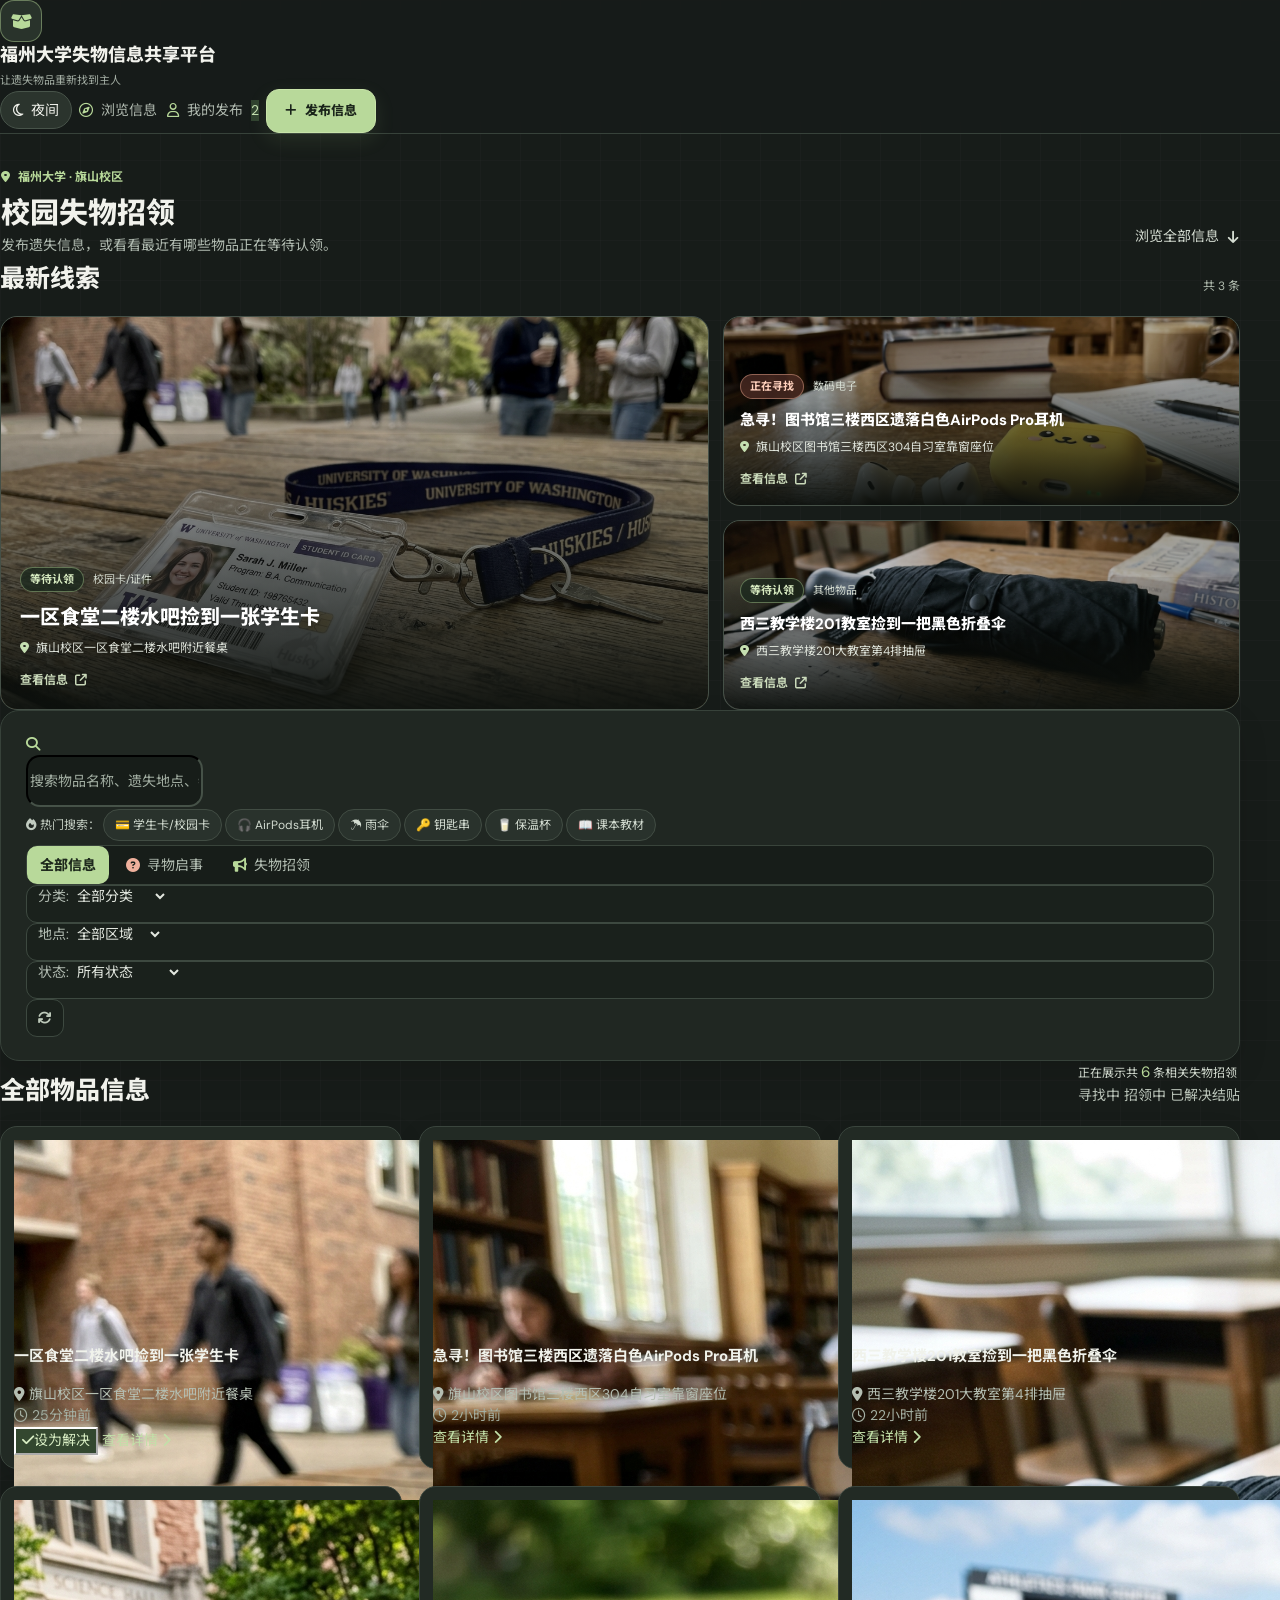
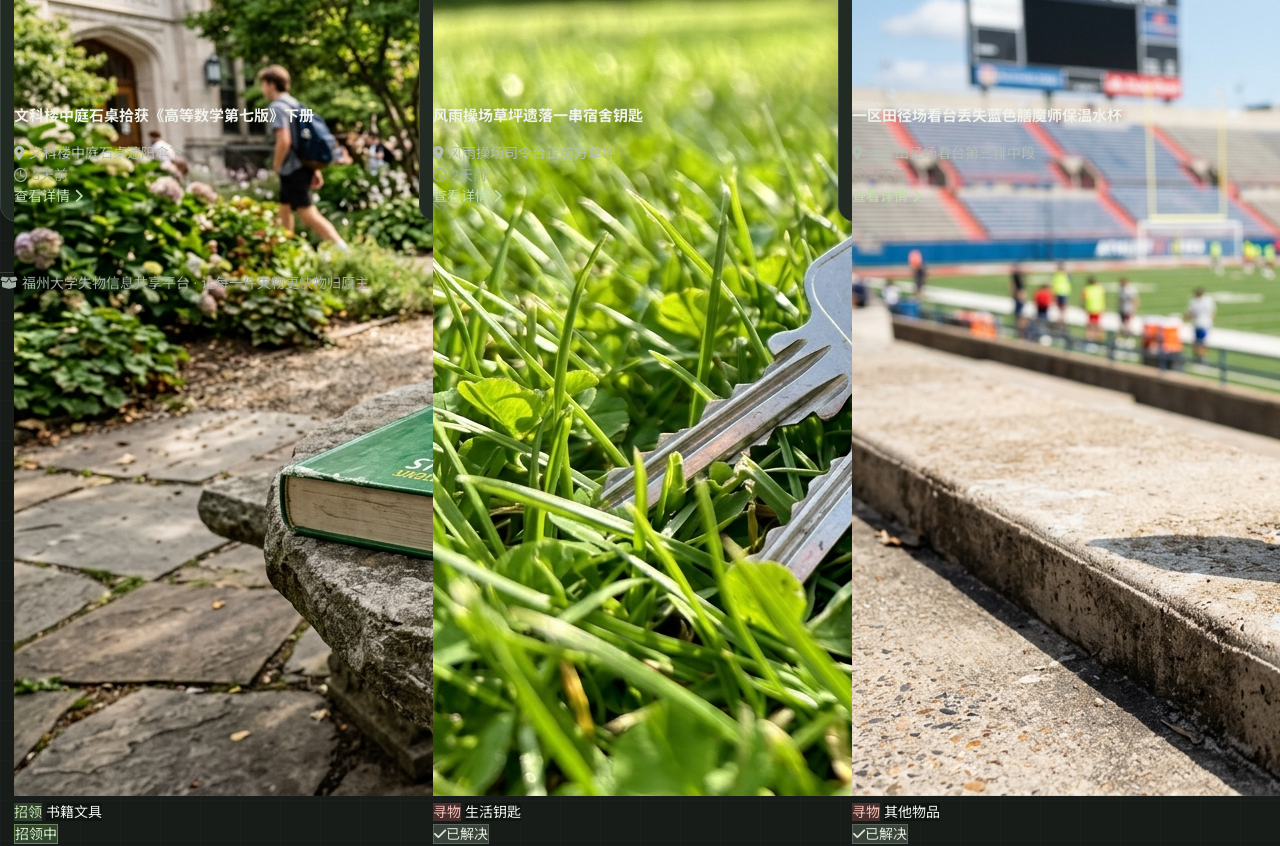
==== commit 61aaddbe: "style: remove redundant footer action buttons and center brand note" ====
--- a/index.html
+++ b/index.html
@@ -11,6 +11,7 @@
     }
   </script>
   <title>福州大学失物信息共享平台</title>
+  <link rel="icon" type="image/svg+xml" href="assets/favicon.svg">
   <!-- 引入现代 UI 样式支持 -->
   <script src="https://cdn.tailwindcss.com"></script>
   <link rel="stylesheet" href="https://cdnjs.cloudflare.com/ajax/libs/font-awesome/6.4.0/css/all.min.css">
@@ -212,15 +213,9 @@
 
   <!-- 底部页脚 -->
   <footer class="dark-footer mt-12 py-6 text-center text-xs text-slate-400">
-    <div class="max-w-6xl mx-auto px-4 flex flex-col sm:flex-row justify-between items-center gap-3">
-      <div class="flex items-center gap-2">
-        <i class="fa-solid fa-box-open"></i>
-        <span>福州大学失物信息共享平台</span>
-      </div>
-      <div class="flex items-center gap-4 text-slate-500">
-        <button onclick="App.openMyPostsModal()" class="dark-footer-link">我的发布</button>
-        <button onclick="App.openPublishModal()" class="dark-footer-link">发布信息</button>
-      </div>
+    <div class="max-w-6xl mx-auto px-4 flex items-center justify-center gap-2">
+      <i class="fa-solid fa-box-open"></i>
+      <span>福州大学失物信息共享平台 · 让每一件失物更快物归原主</span>
     </div>
   </footer>
 
@@ -250,13 +245,13 @@
             <label class="relative flex items-center justify-center p-3 rounded-2xl border-2 border-slate-200 cursor-pointer hover:border-emerald-500 transition has-[:checked]:border-rose-500 has-[:checked]:bg-rose-50/40">
               <input type="radio" name="formType" value="lost" checked class="peer sr-only" onchange="App.onFormTypeChange('lost')">
               <span class="flex items-center gap-2 font-bold text-slate-600 peer-checked:text-rose-600">
-                <i class="fa-solid fa-circle-question text-base"></i> 我丢失了 (寻物启事)
+                <i class="fa-solid fa-circle-question text-base"></i> 我丢失了 (寻物)
               </span>
             </label>
             <label class="relative flex items-center justify-center p-3 rounded-2xl border-2 border-slate-200 cursor-pointer hover:border-emerald-500 transition has-[:checked]:border-emerald-600 has-[:checked]:bg-emerald-50/40">
               <input type="radio" name="formType" value="found" class="peer sr-only" onchange="App.onFormTypeChange('found')">
               <span class="flex items-center gap-2 font-bold text-slate-600 peer-checked:text-emerald-700">
-                <i class="fa-solid fa-bullhorn text-base"></i> 我拾获了 (失物招领)
+                <i class="fa-solid fa-bullhorn text-base"></i> 我拾获了 (招领)
               </span>
             </label>
           </div>
@@ -282,7 +277,7 @@
           </div>
           <div>
             <label id="formDateLabel" class="block font-semibold text-slate-700 mb-1">遗失日期 <span class="text-rose-500">*</span></label>
-            <input type="date" id="formDate" required min="0001-01-01" onfocus="this.max = Utils.formatLocalDate()" class="w-full p-2.5 bg-slate-50 border border-slate-200 rounded-xl outline-none focus:border-emerald-500 focus:bg-white text-xs text-slate-800">
+            <input type="date" id="formDate" required onfocus="App.updateDateInputBounds(this)" class="w-full p-2.5 bg-slate-50 border border-slate-200 rounded-xl outline-none focus:border-emerald-500 focus:bg-white text-xs text-slate-800">
           </div>
         </div>
 
@@ -315,7 +310,7 @@
             </div>
             <div class="text-[11px] text-slate-400 space-y-0.5">
               <p>支持 PNG、JPG、WEBP 格式图片（不超过 2MB）</p>
-              <p>实物照片为选填项，未上传时将展示默认占位图</p>
+              <p>上传实物或现场照片有助于更快物归原主</p>
             </div>
           </div>
         </div>
@@ -360,7 +355,6 @@
             <i class="fa-solid fa-camera-retro text-xl"></i>
           </div>
           <span class="text-sm font-semibold text-slate-600">暂无实物图片</span>
-          <span class="text-xs text-slate-400 mt-0.5">发布者未上传现场或实物照片</span>
         </div>
         <button onclick="App.closeDetailModal()" class="absolute top-4 right-4 bg-black/50 hover:bg-black/70 text-white rounded-full w-8 h-8 flex items-center justify-center backdrop-blur-sm transition">
           <i class="fa-solid fa-xmark"></i>
@@ -392,11 +386,11 @@
         <!-- 关键属性列表 -->
         <div class="bg-slate-50 rounded-2xl p-4 space-y-2 border border-slate-100">
           <div class="flex items-center text-slate-600">
-            <span class="w-24 text-slate-400 flex items-center gap-1.5"><i class="fa-solid fa-location-dot text-rose-500"></i> 发生地点：</span>
+            <span id="detailLocationLabel" class="w-24 text-slate-400 flex items-center gap-1.5"><i class="fa-solid fa-location-dot text-rose-500"></i> 地点：</span>
             <span id="detailLocation" class="font-medium text-slate-800 flex-1">旗山校区图书馆</span>
           </div>
           <div class="flex items-center text-slate-600">
-            <span class="w-24 text-slate-400 flex items-center gap-1.5"><i class="fa-regular fa-calendar text-blue-500"></i> 发生时间：</span>
+            <span id="detailDateLabel" class="w-24 text-slate-400 flex items-center gap-1.5"><i class="fa-regular fa-calendar text-blue-500"></i> 日期：</span>
             <span id="detailDate" class="font-medium text-slate-800 flex-1">2026-10-02</span>
           </div>
           <div class="flex items-center text-slate-600">
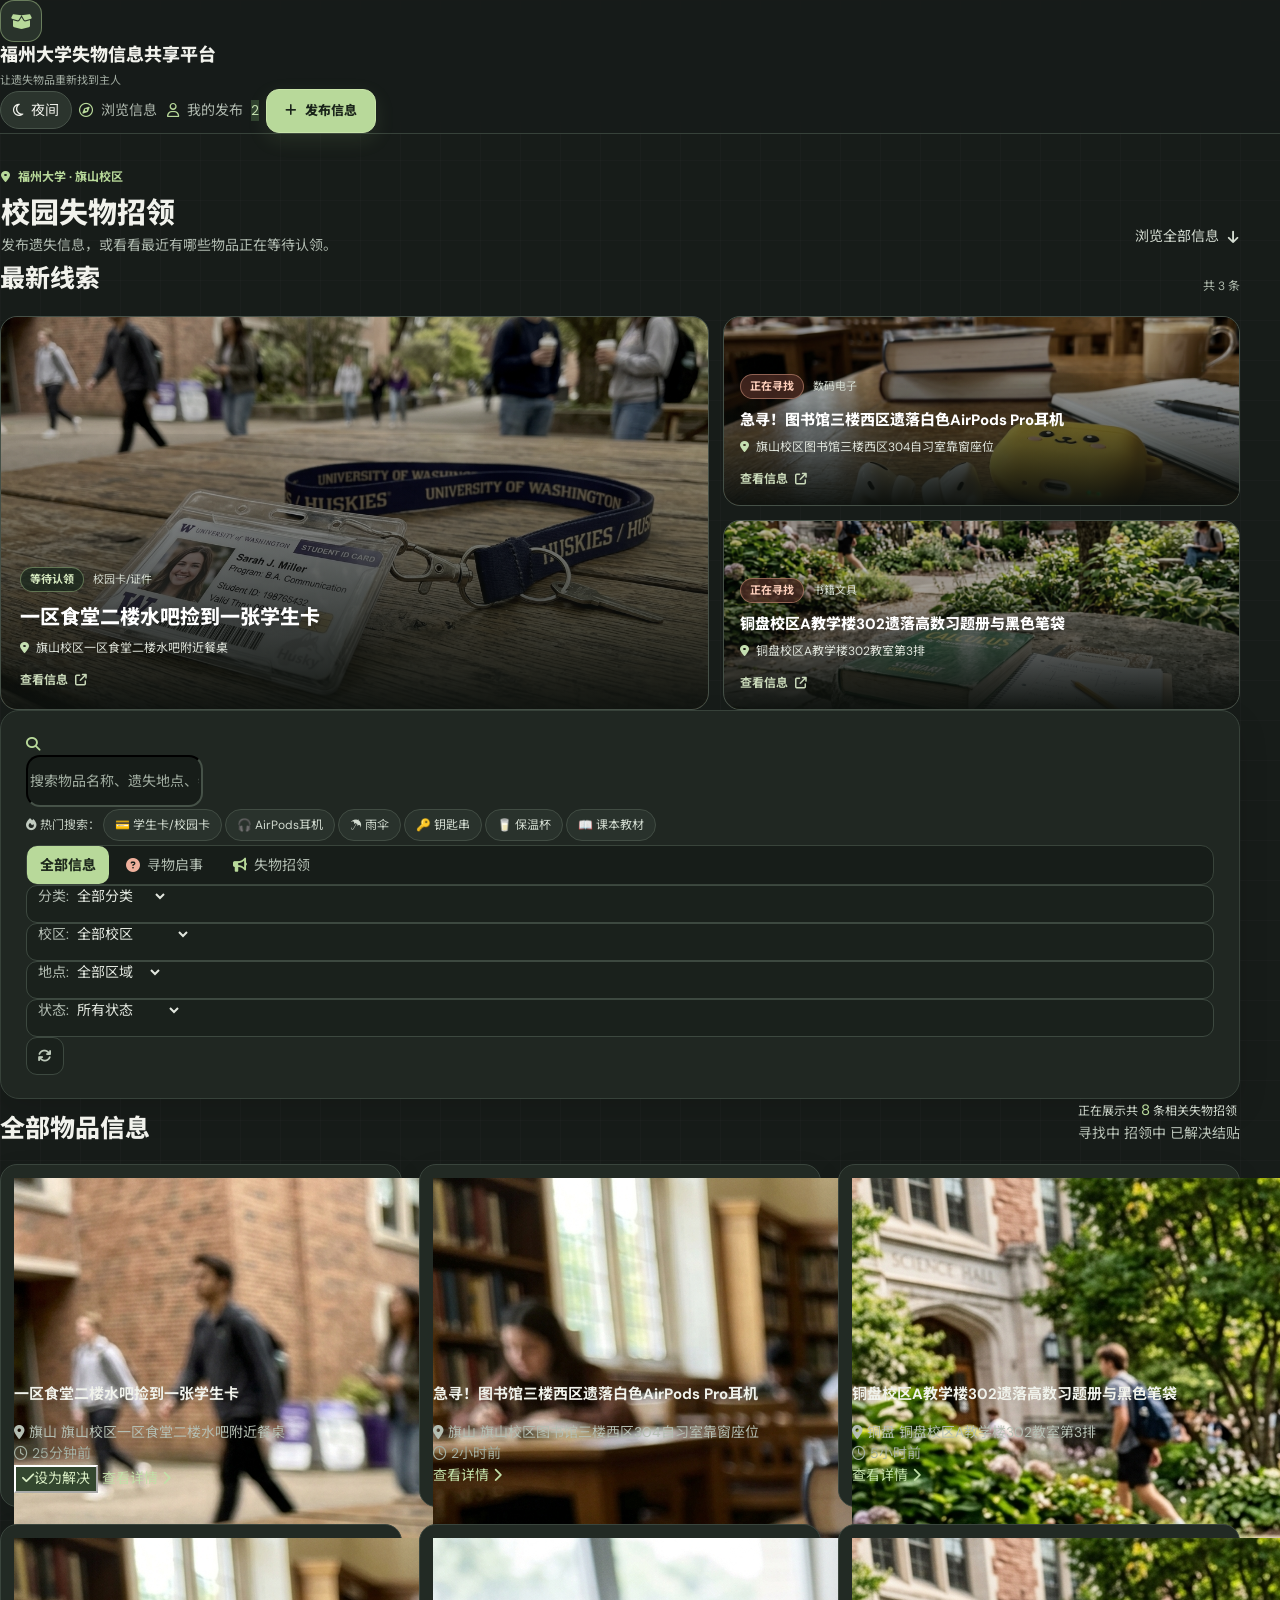
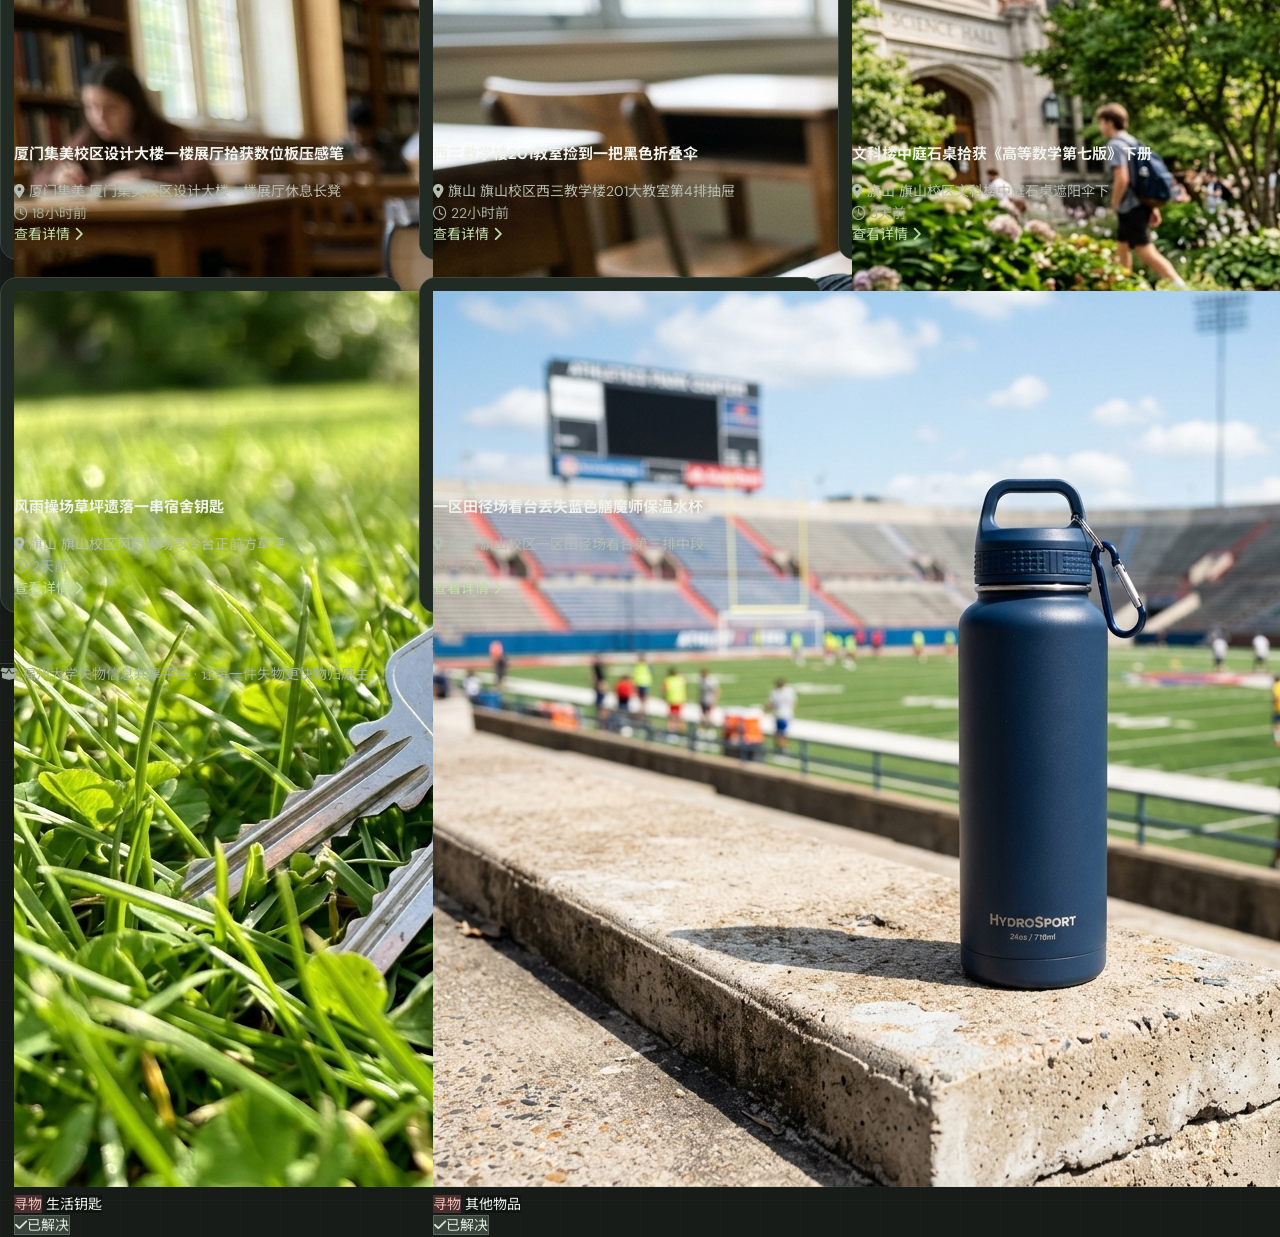
==== commit 4805f9e9: "feat: 支持福州大学全7大校区精细化筛选与发布绑定 (测试用例扩充至54项全绿)" ====
--- a/index.html
+++ b/index.html
@@ -140,6 +140,21 @@
             </select>
           </div>
 
+          <!-- 校区筛选 -->
+          <div class="dark-select-wrap flex items-center gap-1">
+            <span class="text-slate-400">校区:</span>
+            <select id="selectCampus" onchange="App.onCampusChange(this.value)" class="dark-select">
+              <option value="all">全部校区</option>
+              <option value="旗山校区">旗山校区</option>
+              <option value="铜盘校区">铜盘校区</option>
+              <option value="怡山校区">怡山校区</option>
+              <option value="泉港校区">泉港校区</option>
+              <option value="晋江校区">晋江校区</option>
+              <option value="厦门集美校区">厦门集美校区</option>
+              <option value="厦门鼓浪屿校区">厦门鼓浪屿校区</option>
+            </select>
+          </div>
+
           <!-- 地点大区筛选 -->
           <div class="dark-select-wrap flex items-center gap-1">
             <span class="text-slate-400">地点:</span>
@@ -281,10 +296,24 @@
           </div>
         </div>
 
-        <!-- 遗失/拾获地点 -->
-        <div>
-          <label id="formLocationLabel" class="block font-semibold text-slate-700 mb-1">遗失地点 <span class="text-rose-500">*</span></label>
-          <input type="text" id="formLocation" required placeholder="如：旗山校区图书馆三楼西区 / 一区食堂二楼" class="w-full p-2.5 bg-slate-50 border border-slate-200 rounded-xl outline-none focus:border-emerald-500 focus:bg-white transition text-xs text-slate-800">
+        <!-- 所属校区与遗失/拾获具体地点 -->
+        <div class="grid grid-cols-1 sm:grid-cols-3 gap-3">
+          <div>
+            <label class="block font-semibold text-slate-700 mb-1">所属校区 <span class="text-rose-500">*</span></label>
+            <select id="formCampus" class="w-full p-2.5 bg-slate-50 border border-slate-200 rounded-xl outline-none focus:border-emerald-500 focus:bg-white text-xs text-slate-800 cursor-pointer">
+              <option value="旗山校区" selected>旗山校区</option>
+              <option value="铜盘校区">铜盘校区</option>
+              <option value="怡山校区">怡山校区</option>
+              <option value="泉港校区">泉港校区</option>
+              <option value="晋江校区">晋江校区</option>
+              <option value="厦门集美校区">厦门集美校区</option>
+              <option value="厦门鼓浪屿校区">厦门鼓浪屿校区</option>
+            </select>
+          </div>
+          <div class="sm:col-span-2">
+            <label id="formLocationLabel" class="block font-semibold text-slate-700 mb-1">具体地点 <span class="text-rose-500">*</span></label>
+            <input type="text" id="formLocation" required placeholder="如：图书馆三楼西区 / 一区食堂二楼水吧" class="w-full p-2.5 bg-slate-50 border border-slate-200 rounded-xl outline-none focus:border-emerald-500 focus:bg-white transition text-xs text-slate-800">
+          </div>
         </div>
 
         <!-- 物品描述 -->
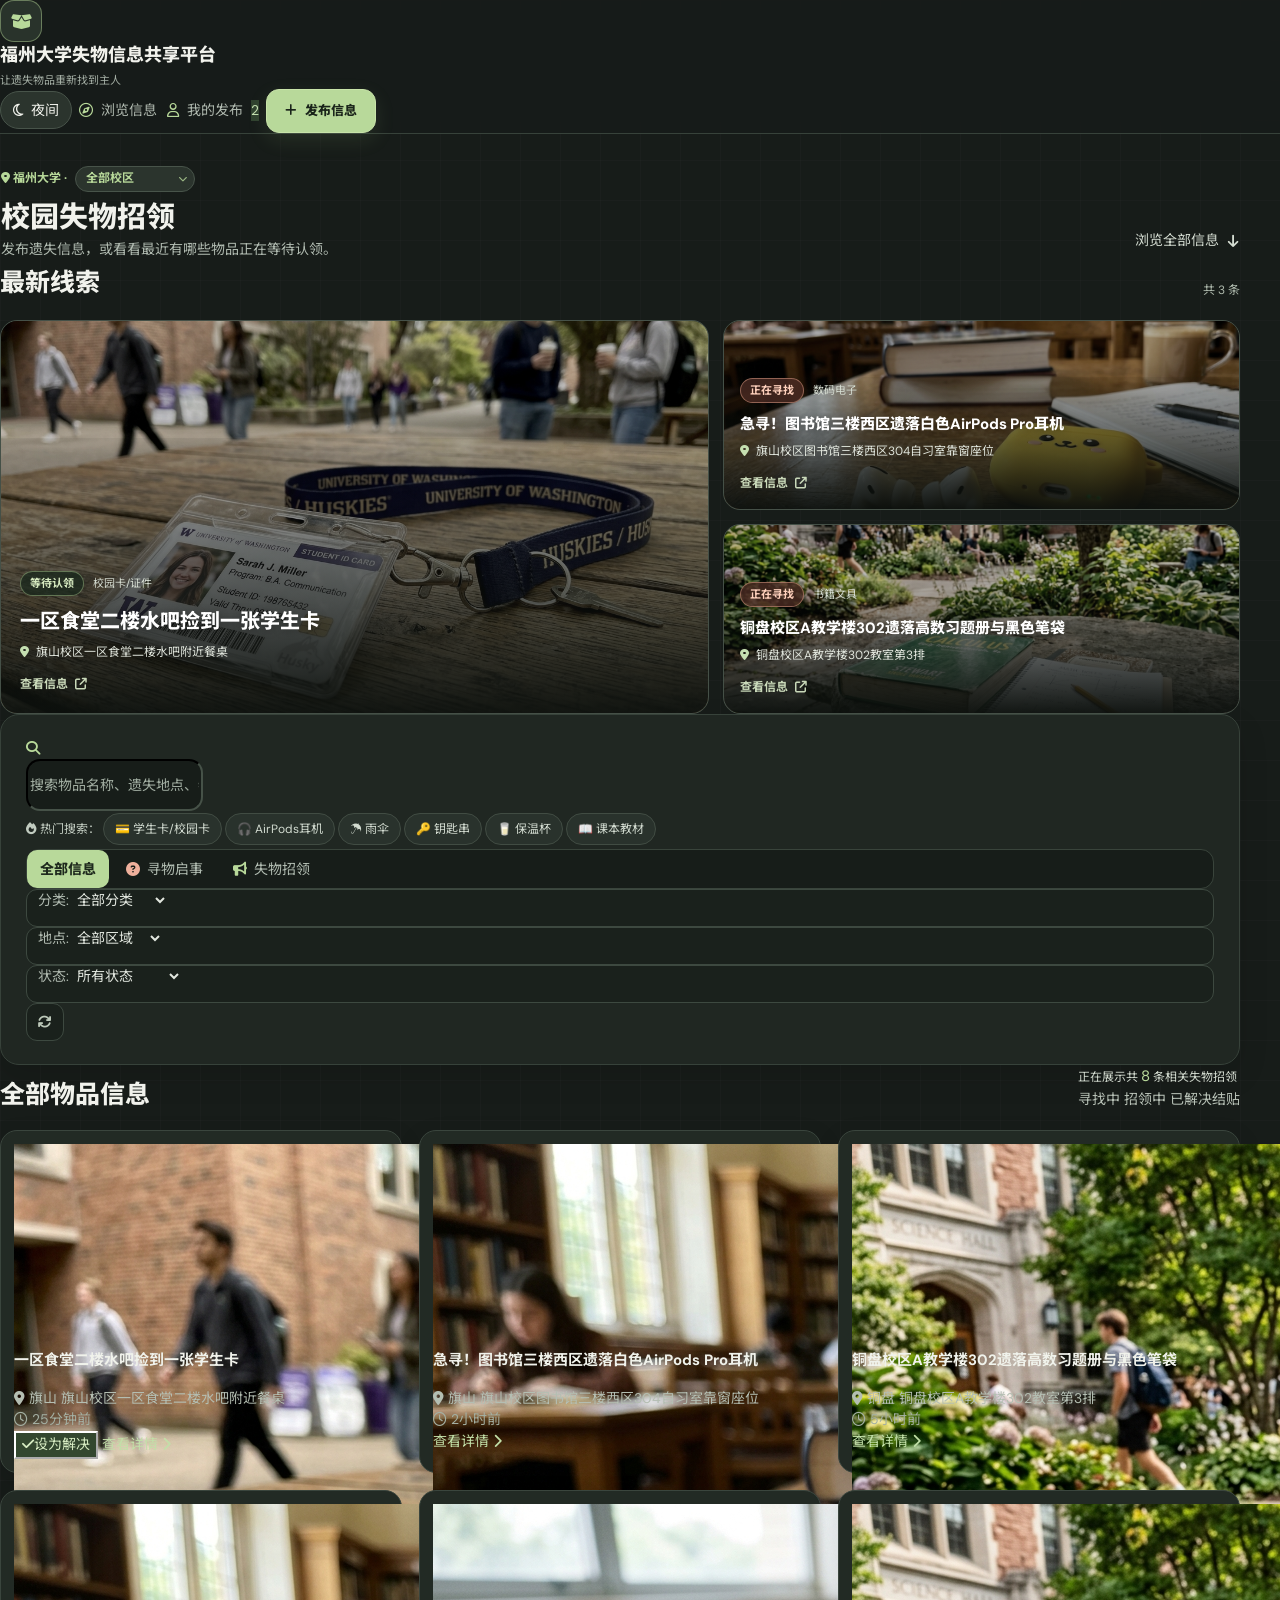
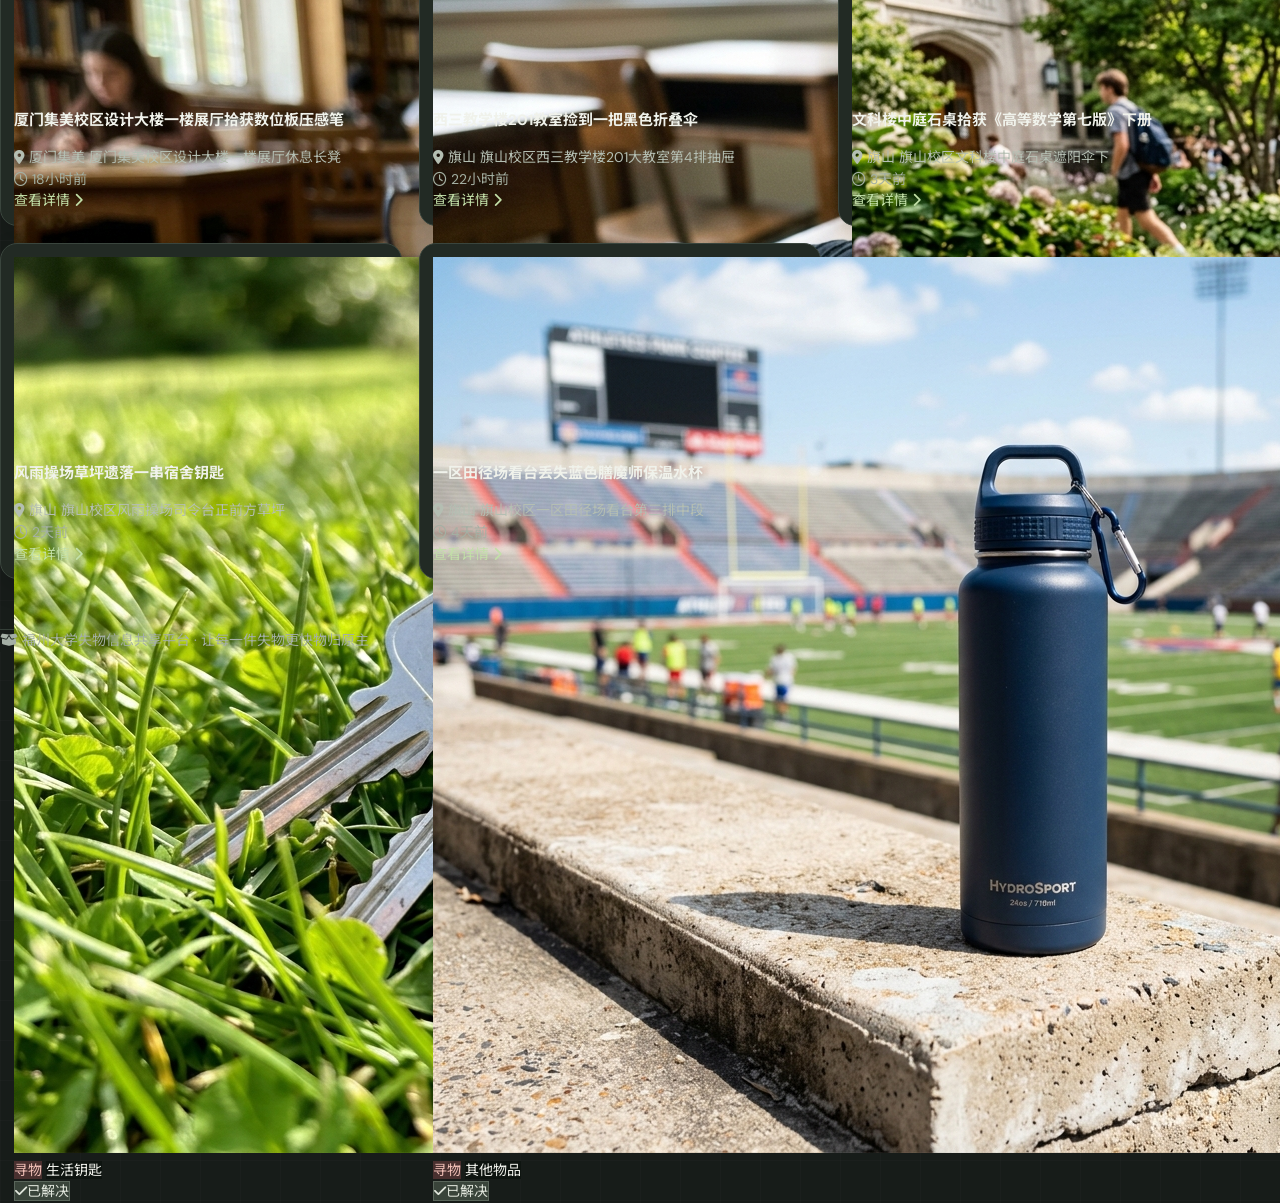
==== commit b6dc50d4: "feat: 将校区选择移至顶部地标定位栏作为全局切换胶囊，简化搜索栏" ====
--- a/index.html
+++ b/index.html
@@ -64,7 +64,27 @@
     <!-- 检索与主筛选区 -->
     <section class="dark-intro">
       <div>
-        <span class="dark-eyebrow"><i class="fa-solid fa-location-dot"></i> 福州大学 · 旗山校区</span>
+        <div class="dark-eyebrow flex items-center gap-1.5 flex-wrap">
+          <span class="inline-flex items-center gap-1"><i class="fa-solid fa-location-dot"></i> 福州大学 ·</span>
+          <div class="dark-campus-switcher relative inline-flex items-center">
+            <select
+              id="selectCampus"
+              onchange="App.onCampusChange(this.value)"
+              class="dark-campus-select"
+              title="点击切换当前浏览校区"
+            >
+              <option value="all">全部校区</option>
+              <option value="旗山校区">旗山校区</option>
+              <option value="铜盘校区">铜盘校区</option>
+              <option value="怡山校区">怡山校区</option>
+              <option value="泉港校区">泉港校区</option>
+              <option value="晋江校区">晋江校区</option>
+              <option value="厦门集美校区">厦门集美校区</option>
+              <option value="厦门鼓浪屿校区">厦门鼓浪屿校区</option>
+            </select>
+            <i class="fa-solid fa-chevron-down dark-campus-arrow"></i>
+          </div>
+        </div>
         <h2>校园失物招领</h2>
         <p>发布遗失信息，或看看最近有哪些物品正在等待认领。</p>
       </div>
@@ -137,21 +157,6 @@
               <option value="书籍文具">书籍文具</option>
               <option value="生活钥匙">生活钥匙</option>
               <option value="其他物品">其他物品</option>
-            </select>
-          </div>
-
-          <!-- 校区筛选 -->
-          <div class="dark-select-wrap flex items-center gap-1">
-            <span class="text-slate-400">校区:</span>
-            <select id="selectCampus" onchange="App.onCampusChange(this.value)" class="dark-select">
-              <option value="all">全部校区</option>
-              <option value="旗山校区">旗山校区</option>
-              <option value="铜盘校区">铜盘校区</option>
-              <option value="怡山校区">怡山校区</option>
-              <option value="泉港校区">泉港校区</option>
-              <option value="晋江校区">晋江校区</option>
-              <option value="厦门集美校区">厦门集美校区</option>
-              <option value="厦门鼓浪屿校区">厦门鼓浪屿校区</option>
             </select>
           </div>
 
--- a/css/home.css
+++ b/css/home.css
@@ -70,6 +70,42 @@
 .dark-hero { position: relative; display: grid; grid-template-columns: 1.03fr .97fr; min-height: 340px; overflow: hidden; border: 1px solid #3c473d; border-radius: 22px; background-color: #242c26; box-shadow: 0 20px 50px rgba(0, 0, 0, .2); }
 .dark-hero-copy { z-index: 1; display: flex; flex-direction: column; align-items: flex-start; justify-content: center; padding: clamp(28px, 5vw, 60px); }
 .dark-eyebrow { display: inline-flex; align-items: center; gap: 8px; color: var(--night-green); font-size: 12px; font-weight: 700; }
+.dark-campus-switcher { position: relative; display: inline-flex; align-items: center; }
+.dark-campus-select {
+  appearance: none;
+  -webkit-appearance: none;
+  background: var(--surface-alt);
+  color: var(--night-green);
+  border: 1px solid var(--border);
+  border-radius: 999px;
+  padding: 2.5px 24px 2.5px 10px;
+  font-size: 12px;
+  font-weight: 700;
+  cursor: pointer;
+  outline: none;
+  line-height: 1.4;
+  transition: background .18s, border-color .18s, color .18s;
+}
+.dark-campus-select:hover {
+  background: var(--surface-hover);
+  border-color: var(--night-green);
+}
+.dark-campus-select:focus-visible {
+  outline: 2px solid var(--night-green);
+  outline-offset: 2px;
+}
+.dark-campus-select option {
+  background: var(--night-raised);
+  color: var(--night-text);
+}
+.dark-campus-arrow {
+  position: absolute;
+  right: 8px;
+  pointer-events: none;
+  font-size: 9px;
+  color: var(--night-green);
+  opacity: .8;
+}
 .dark-hero-copy h2 { margin: 18px 0 12px; color: var(--night-text); font-size: clamp(35px, 4.6vw, 58px); font-weight: 800; line-height: 1.22; letter-spacing: 0; }
 .dark-hero-copy h2 em { color: var(--night-green); font-style: normal; }
 .dark-hero-copy > p { max-width: 440px; margin: 0; color: #c0c9bf; font-size: 15px; line-height: 1.8; }
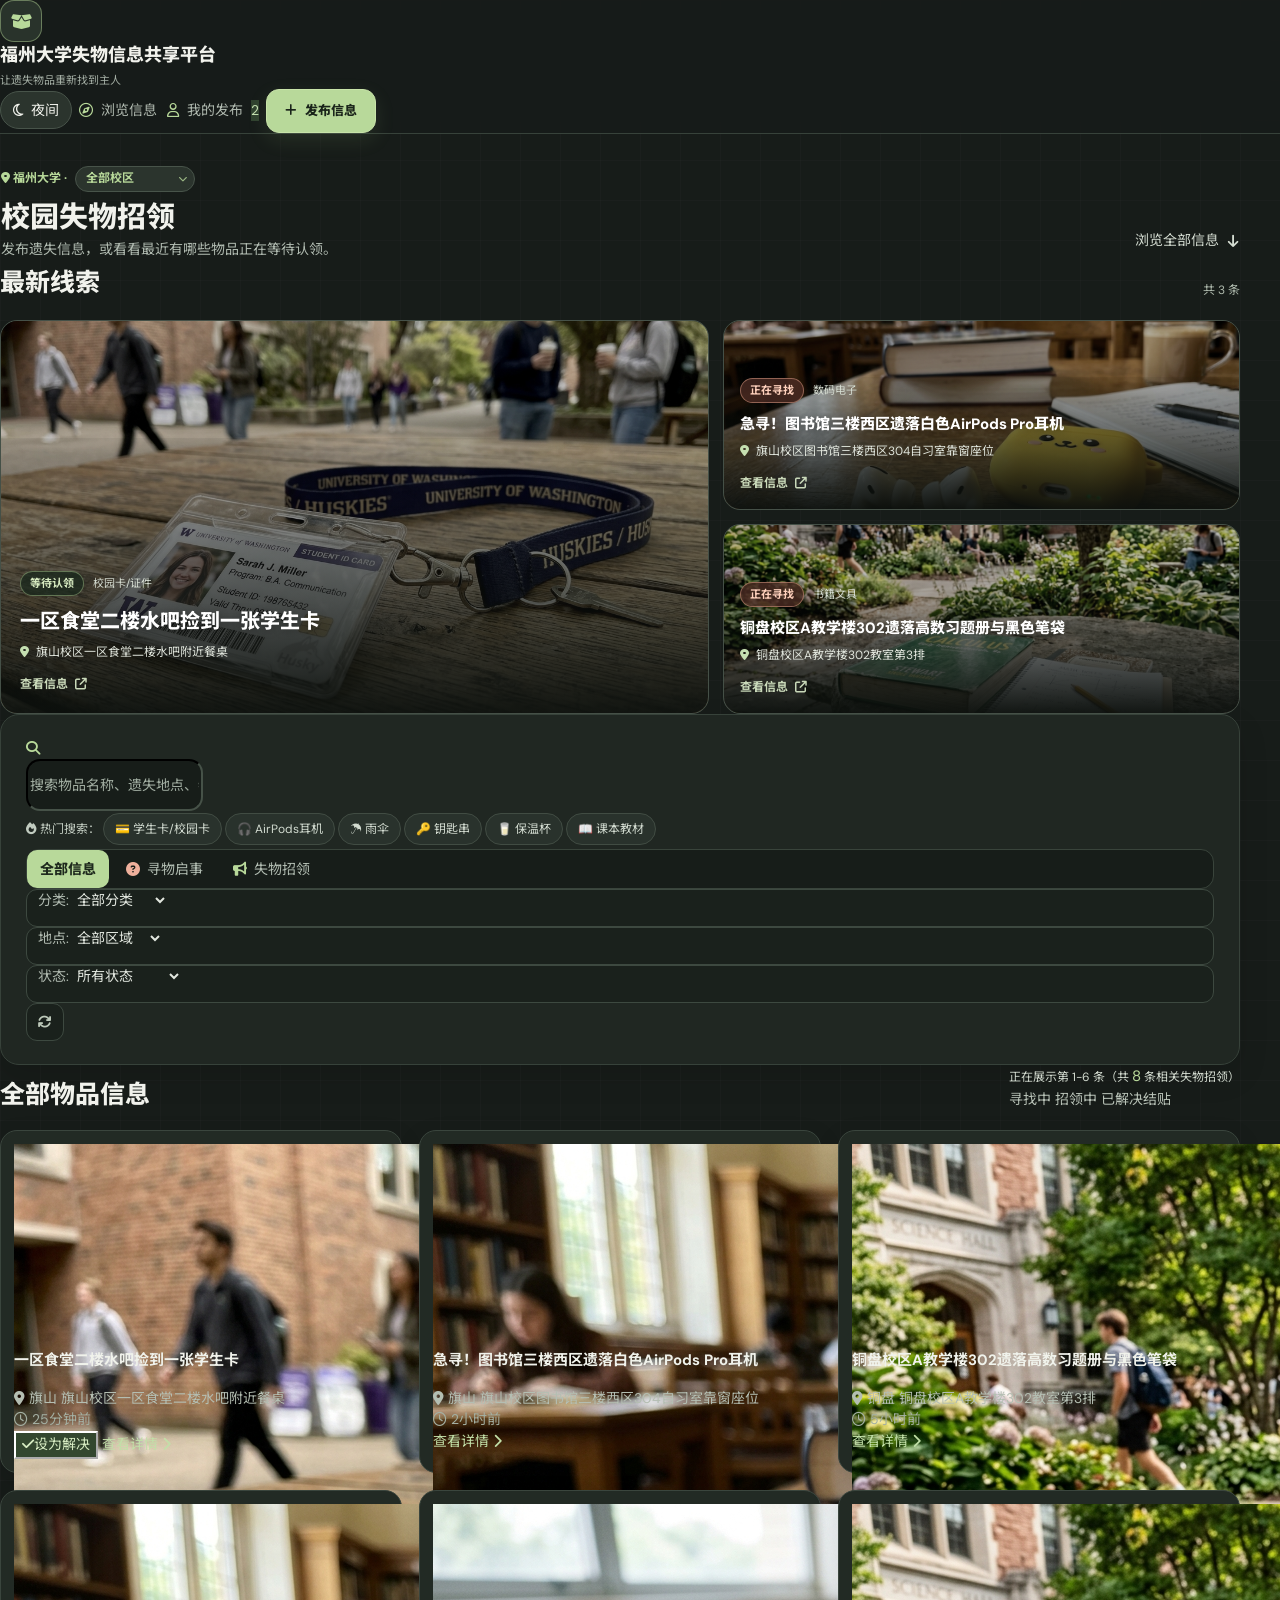
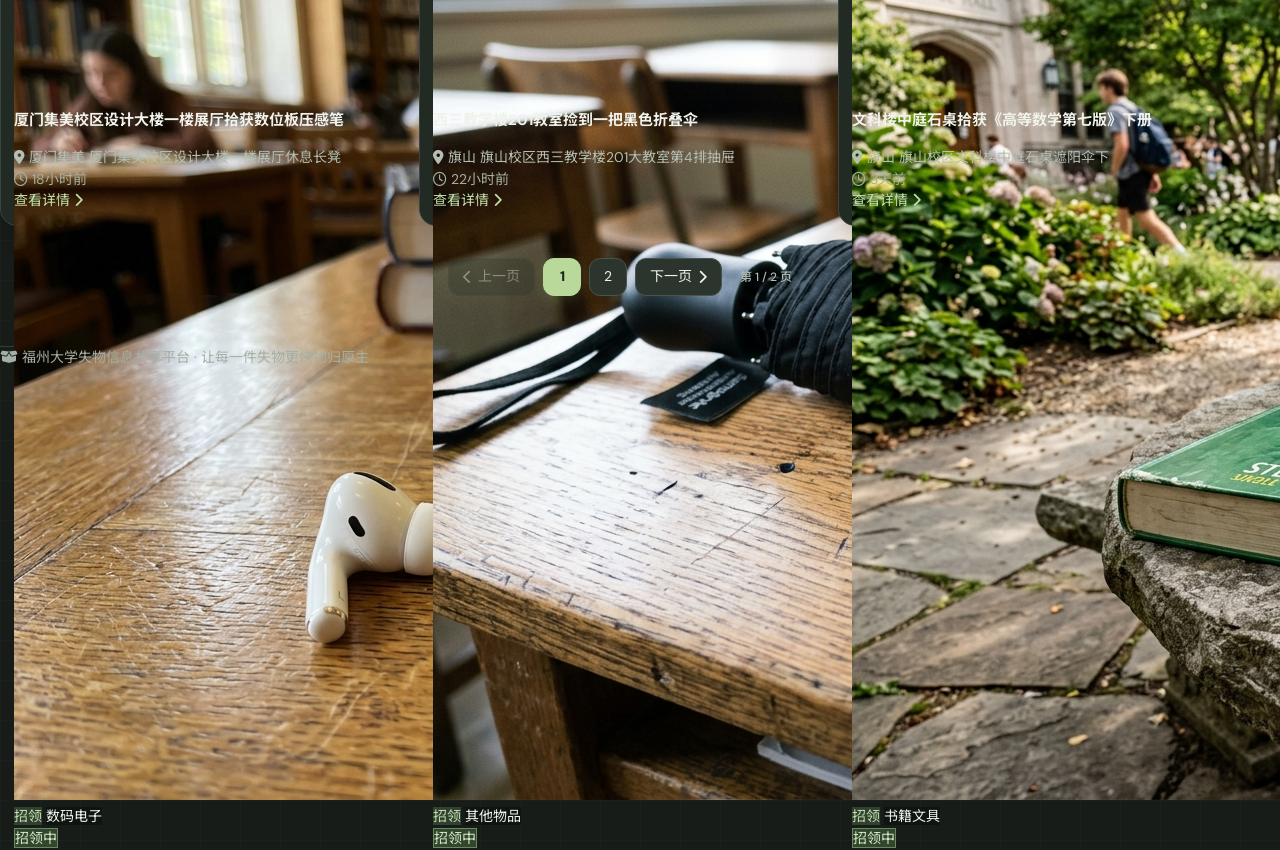
==== commit 2544faba: "feat: implement 6-items-per-page pagination with smooth scrolling and responsive controls (57/57 tes" ====
--- a/index.html
+++ b/index.html
@@ -15,8 +15,8 @@
   <!-- 引入现代 UI 样式支持 -->
   <script src="https://cdn.tailwindcss.com"></script>
   <link rel="stylesheet" href="https://cdnjs.cloudflare.com/ajax/libs/font-awesome/6.4.0/css/all.min.css">
-  <link rel="stylesheet" href="css/style.css">
-  <link rel="stylesheet" href="css/home.css">
+  <link rel="stylesheet" href="css/style.css?v=20261009_v4">
+  <link rel="stylesheet" href="css/home.css?v=20261009_v4">
 </head>
 <body class="dark-app flex flex-col min-h-screen">
 
@@ -227,6 +227,11 @@
         </button>
       </div>
     </div>
+
+    <!-- 列表分页导航栏 -->
+    <nav id="paginationBar" class="dark-pagination hidden" aria-label="物品列表分页导航">
+      <!-- 动态生成数字分页按钮与翻页控制 -->
+    </nav>
     </section>
 
   </main>
@@ -519,9 +524,9 @@
   </div>
 
   <!-- 引入业务逻辑 -->
-  <script src="js/utils.js"></script>
-  <script src="js/data.js"></script>
-  <script src="js/app.js"></script>
-  <script src="js/home.js"></script>
+  <script src="js/utils.js?v=20261009_v4"></script>
+  <script src="js/data.js?v=20261009_v4"></script>
+  <script src="js/app.js?v=20261009_v4"></script>
+  <script src="js/home.js?v=20261009_v4"></script>
 </body>
 </html>
--- a/css/home.css
+++ b/css/home.css
@@ -171,6 +171,10 @@
 .dark-feature-action { display: inline-flex; align-items: center; gap: 7px; margin-top: 13px; color: #d8e9c7; font-size: 12px; font-weight: 700; opacity: .92; }
 .dark-feature-placeholder { display: grid; width: 100%; height: 100%; place-items: center; color: #aab7a9; font-size: 36px; }
 .dark-featured-section.is-empty { display: none; }
+.dark-featured-grid[data-count="1"] { grid-template-columns: 1fr; grid-template-rows: 240px; }
+.dark-featured-grid[data-count="1"] .dark-feature-card:first-child { grid-column: 1; grid-row: 1; min-height: 240px; }
+.dark-featured-grid[data-count="2"] { grid-template-columns: 1fr 1fr; grid-template-rows: 220px; }
+.dark-featured-grid[data-count="2"] .dark-feature-card:first-child { grid-column: 1; grid-row: 1; min-height: 220px; }
 
 .dark-records-section { scroll-margin-top: 95px; }
 .dark-records-heading { align-items: end; margin-bottom: 16px; }
@@ -252,8 +256,14 @@
 .dark-app .dark-items-grid .item-card span.bg-rose-50 { border-color: var(--border); color: var(--negative-text); background: var(--negative-bg); }
 .dark-app .dark-items-grid .item-card span.bg-emerald-50 { border-color: var(--border); color: var(--positive-text); background: var(--positive-bg); }
 .dark-app .dark-items-grid .img-placeholder > .bg-gradient-to-br, .dark-app #detailNoImgPlaceholder { color: var(--night-muted); background: var(--surface-alt); }
-.dark-app #detailNoImgPlaceholder .bg-white\/90 { border-color: var(--border); background: var(--surface); }
 .dark-feature-content p i { color: #c5dfb1; }
+.dark-pagination { display: flex; align-items: center; justify-content: center; gap: 8px; margin-top: 32px; flex-wrap: wrap; }
+.dark-pagination-btn { display: inline-flex; align-items: center; justify-content: center; gap: 6px; min-width: 38px; height: 38px; padding: 0 14px; border: 1px solid var(--border); border-radius: 11px; background: var(--surface-alt); color: var(--night-text); font-size: 13px; font-weight: 600; cursor: pointer; transition: all .18s ease; user-select: none; }
+.dark-pagination-btn:hover:not(:disabled):not(.active) { background: var(--surface-hover); border-color: var(--night-green); color: var(--night-green); }
+.dark-pagination-btn.active { background: var(--night-green); color: #1a241a; border-color: var(--night-green); font-weight: 800; box-shadow: 0 4px 14px rgba(159, 197, 124, .2); }
+.dark-pagination-btn:disabled { opacity: .35; cursor: not-allowed; border-color: var(--night-line); }
+.dark-pagination-ellipsis { display: inline-flex; align-items: center; justify-content: center; width: 32px; height: 38px; color: var(--night-muted); font-size: 14px; }
+.dark-pagination-info { margin-left: 10px; color: var(--night-muted); font-size: 12px; font-weight: 500; }
 
 html[data-theme=day] body.dark-app {
   --night: #edf1f2;
@@ -325,6 +335,10 @@
 html[data-theme=day] .dark-empty-state .bg-slate-100 { color: var(--positive-text); background: var(--positive-bg); }
 html[data-theme=day] .dark-footer { border-color: var(--border); background: var(--night); }
 html[data-theme=day] .dark-footer .text-slate-500 { color: var(--night-muted); }
+html[data-theme=day] .dark-pagination-btn { background: var(--surface); border-color: var(--border); color: var(--night-text); }
+html[data-theme=day] .dark-pagination-btn:hover:not(:disabled):not(.active) { background: var(--surface-hover); border-color: var(--night-green); color: var(--night-green); }
+html[data-theme=day] .dark-pagination-btn.active { background: var(--primary-bg); color: var(--primary-text); border-color: var(--primary-bg); box-shadow: 0 4px 14px rgba(45,85,71,.15); }
+html[data-theme=day] .dark-pagination-btn:disabled { opacity: .4; border-color: var(--border); }
 
 @media (min-width: 621px) and (max-width: 1000px) {
   .dark-app .dark-header-inner { flex-wrap: wrap; gap: 12px; padding-top: 12px; padding-bottom: 12px; }
@@ -386,6 +400,8 @@
   .dark-section-heading h2 { font-size: 21px; }
   .dark-section-heading p { font-size: 12px; }
   .dark-featured-grid { grid-template-columns: 1fr 1fr; grid-template-rows: 230px 170px; gap: 9px; }
+  .dark-featured-grid[data-count="1"] { grid-template-columns: 1fr; grid-template-rows: 220px; }
+  .dark-featured-grid[data-count="2"] { grid-template-columns: 1fr; grid-template-rows: 170px 170px; }
   .dark-feature-card:first-child { grid-column: 1 / -1; grid-row: 1; min-height: 230px; }
   .dark-feature-content { right: 14px; bottom: 13px; left: 14px; }
   .dark-feature-content h3 { font-size: 16px; }
@@ -411,6 +427,9 @@
   .dark-items-grid .item-card .relative.h-44 .bg-black\/50 { display: none; }
   .dark-footer > div { align-items: flex-start; }
   .dark-app .modal-content { max-height: 92vh; padding: 19px; }
+  .dark-pagination { gap: 6px; }
+  .dark-pagination-btn { min-width: 32px; height: 34px; padding: 0 10px; font-size: 12px; border-radius: 9px; }
+  .dark-pagination-info { width: 100%; text-align: center; margin-left: 0; margin-top: 4px; }
 }
 
 @media (max-width: 390px) {
